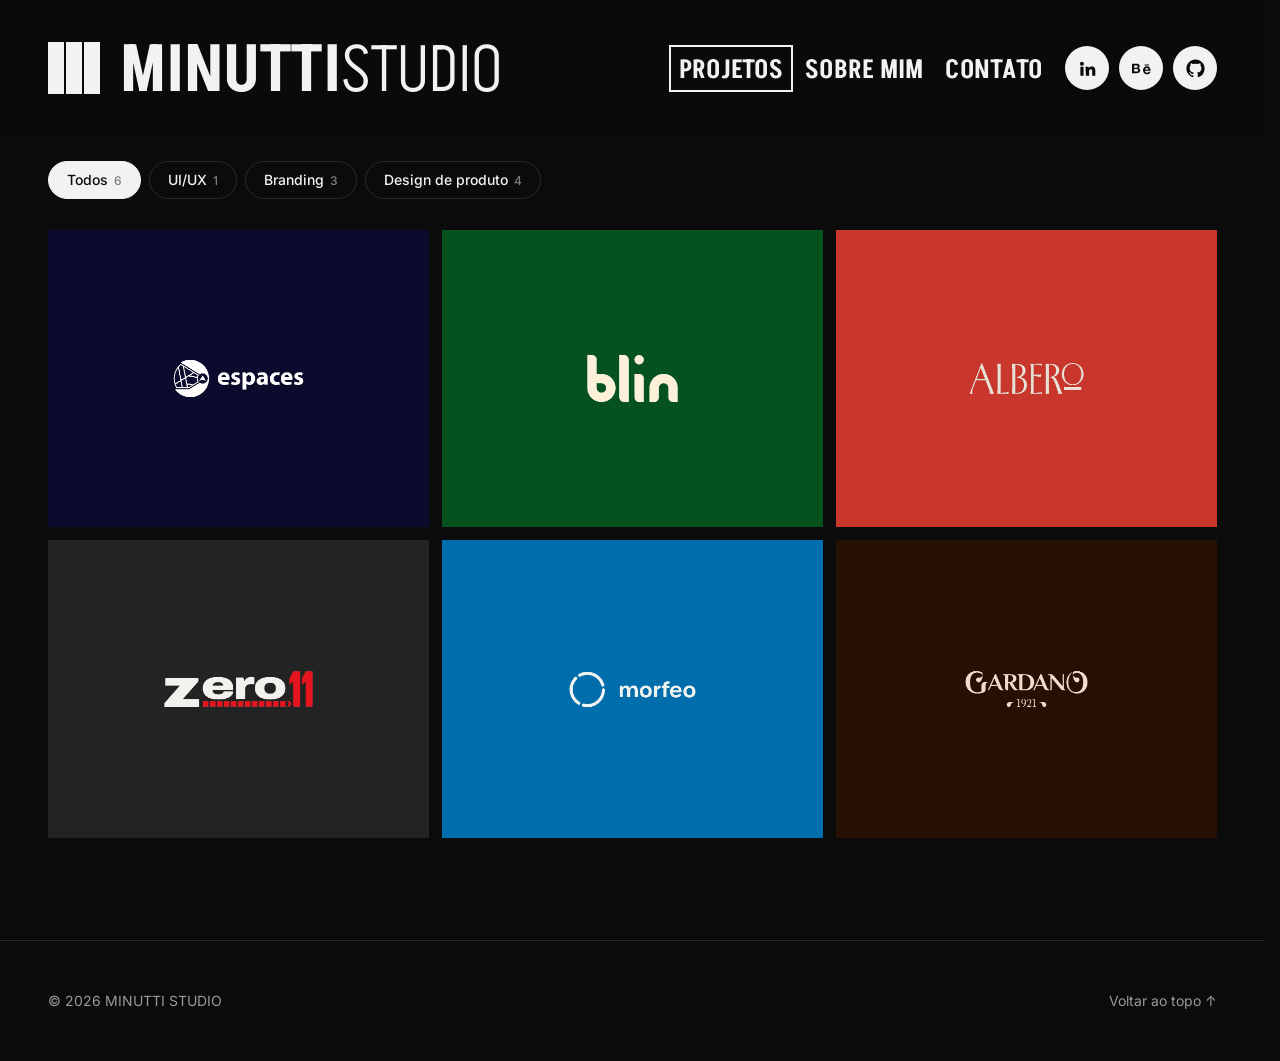
==== index.html @ 1328d2db "morfeo" ====
<!doctype html>
<html lang="pt-BR">
<head>
<meta charset="utf-8">
<meta name="viewport" content="width=device-width, initial-scale=1">
<title>MINUTTI STUDIO — Portfólio</title>
<meta name="description" content="Portfólio de design de Felipe Minutti — branding, UI/UX, editorial e motion.">
<link rel="preconnect" href="https://fonts.googleapis.com">
<link rel="preconnect" href="https://fonts.gstatic.com" crossorigin>
<link rel="stylesheet" href="https://fonts.googleapis.com/css2?family=Akshar:wght@300;400;600&family=Inter:wght@400;500;600&display=swap">
<style>
:root{
  color-scheme:dark;
  --ink:#f2f2f0;
  --paper:#0b0b0b;
  --muted:#9a9a97;
  --line:#2a2a2a;
  --soft:#161616;
  --line-strong:#4a4a4a;
  --danger:#ff6b5e;
  --header-bg:rgba(11,11,11,.9);
  --accent:#ff4f1f;
  --display:Akshar,'Arial Narrow',sans-serif;
  --body:Inter,system-ui,-apple-system,'Segoe UI',sans-serif;
  --gutter:clamp(16px,4vw,48px);
  --max:1440px;
  --logo-h:52px;
  --header-h:136px;
}
/* Página "Sobre mim" em modo claro (classe aplicada pelo roteador) */
body.light{
  color-scheme:light;
  --ink:#0b0b0b;
  --paper:#f5f5f5;
  --muted:#6b6b6b;
  --line:#e0e0e0;
  --soft:#ebebe9;
  --line-strong:#bdbdbd;
  --danger:#d93025;
  --header-bg:rgba(245,245,245,.92);
}
*{box-sizing:border-box}
html{scroll-behavior:smooth;scrollbar-gutter:stable}
body{margin:0;-webkit-tap-highlight-color:transparent;background:var(--paper);color:var(--ink);font:400 16px/1.6 var(--body);-webkit-font-smoothing:antialiased}
a{color:inherit}
img,svg{display:block}
button{font:inherit;color:inherit}
:focus-visible{outline:2px solid var(--accent);outline-offset:3px}
.wrap{max-width:var(--max);margin:0 auto;padding:0 var(--gutter)}
.sr-only{position:absolute;width:1px;height:1px;overflow:hidden;clip:rect(0 0 0 0);white-space:nowrap}

/* ---------- Header ---------- */
.header{position:sticky;top:0;z-index:50;background:var(--header-bg);backdrop-filter:saturate(1.4) blur(10px);-webkit-backdrop-filter:saturate(1.4) blur(10px);border-bottom:1px solid transparent;transition:border-color .2s}
@media (hover:none){.header{-webkit-backdrop-filter:none;backdrop-filter:none;background:var(--paper)}}
.header{transition:transform .35s cubic-bezier(.2,.7,.2,1)}
.header.hide{transform:translateY(-100%)}
@media (prefers-reduced-motion:reduce){.header{transition:none}}
.header.scrolled{border-bottom-color:var(--line)}
.header .wrap{display:flex;align-items:center;justify-content:space-between;height:var(--header-h);gap:32px}

/* Logo — réplica de logo_full/Main.dc.html em escala */
.logo{display:flex;align-items:center;height:var(--logo-h);text-decoration:none;flex:none}
.mark{position:relative;width:var(--logo-h);height:var(--logo-h);overflow:hidden;flex:none}
.col{position:absolute;top:0;width:30%;height:100%;background:var(--ink);will-change:transform}
.wipe{margin-left:calc(var(--logo-h) * 141 / 360);flex:none}
.word{height:var(--logo-h);overflow:visible}
@keyframes col0{
0%,1.19%{transform:translate3d(0,0,0);animation-timing-function:cubic-bezier(.45,0,.2,1)}
15.73%,16.91%{transform:translate3d(0,0,0);animation-timing-function:cubic-bezier(.45,0,.2,1)}
29.69%,30.87%{transform:translate3d(0,0,0);animation-timing-function:cubic-bezier(.45,0,.2,1)}
45.41%,46.60%{transform:translate3d(0,0,0);animation-timing-function:cubic-bezier(.45,0,.2,1)}
57.88%,59.06%{transform:translate3d(0,-28.74%,0);animation-timing-function:cubic-bezier(.45,0,.2,1)}
68.55%,69.73%{transform:translate3d(0,-61.81%,0);animation-timing-function:cubic-bezier(.45,0,.2,1)}
84.27%,85.46%{transform:translate3d(0,-114.17%,0);animation-timing-function:cubic-bezier(.45,0,.2,1)}
100%{transform:translate3d(0,0,0)}}
@keyframes col1{
0%,1.19%{transform:translate3d(0,0,0);animation-timing-function:cubic-bezier(.45,0,.2,1)}
15.73%,16.91%{transform:translate3d(0,114.17%,0);animation-timing-function:cubic-bezier(.45,0,.2,1)}
29.69%,30.87%{transform:translate3d(0,28.35%,0);animation-timing-function:cubic-bezier(.45,0,.2,1)}
45.41%,46.60%{transform:translate3d(0,61.42%,0);animation-timing-function:cubic-bezier(.45,0,.2,1)}
57.88%,59.06%{transform:translate3d(0,0,0);animation-timing-function:cubic-bezier(.45,0,.2,1)}
68.55%,69.73%{transform:translate3d(0,0,0);animation-timing-function:cubic-bezier(.45,0,.2,1)}
84.27%,85.46%{transform:translate3d(0,114.17%,0);animation-timing-function:cubic-bezier(.45,0,.2,1)}
100%{transform:translate3d(0,0,0)}}
@keyframes col2{
0%,1.19%{transform:translate3d(0,0,0);animation-timing-function:cubic-bezier(.45,0,.2,1)}
15.73%,16.91%{transform:translate3d(0,-114.17%,0);animation-timing-function:cubic-bezier(.45,0,.2,1)}
29.69%,30.87%{transform:translate3d(0,-114.17%,0);animation-timing-function:cubic-bezier(.45,0,.2,1)}
45.41%,46.60%{transform:translate3d(0,0,0);animation-timing-function:cubic-bezier(.45,0,.2,1)}
57.88%,59.06%{transform:translate3d(0,-61.81%,0);animation-timing-function:cubic-bezier(.45,0,.2,1)}
68.55%,69.73%{transform:translate3d(0,-28.74%,0);animation-timing-function:cubic-bezier(.45,0,.2,1)}
84.27%,85.46%{transform:translate3d(0,0,0);animation-timing-function:cubic-bezier(.45,0,.2,1)}
100%{transform:translate3d(0,0,0)}}
/* Parado no "M"; ao passar o mouse forma M-I-N-U-T-T-I uma vez e volta ao M */
.c0{left:0}
.c1{left:35%}
.c2{left:70%}
.logo.play .c0{animation:col0 2.4s 1 both}
.logo.play .c1{animation:col1 2.4s 1 both}
.logo.play .c2{animation:col2 2.4s 1 both}

/* Tela de carregamento: símbolo grande, anima uma vez e some */
.loader{position:fixed;inset:0;z-index:200;display:grid;place-items:center;background:var(--paper);overflow:hidden;overscroll-behavior:contain;transition:opacity .5s ease-out .45s,visibility 0s 1s}
.loader .mark{--logo-h:clamp(120px,22vw,220px);transform-origin:50% 50%;transition:transform 1s cubic-bezier(.7,0,.2,1),opacity .24s linear}
/* Zoom in centralizado no símbolo; a home cresce até o tamanho normal */
.loader.done .mark{transform:scale(160);opacity:0}
main,.header .wrap{transition:transform 1.1s cubic-bezier(.2,.7,.2,1) .2s}
.header .wrap{transform-origin:50% 50vh}
main{transform-origin:50% calc(50vh - var(--header-h))}
body.intro main,body.intro .header .wrap{transform:scale(.9)}
.loader .c0{animation:col0 2.4s .15s 1 both}
.loader .c1{animation:col1 2.4s .15s 1 both}
.loader .c2{animation:col2 2.4s .15s 1 both}
.loader.done{opacity:0;visibility:hidden}

.nav{display:flex;align-items:center;gap:clamp(8px,1vw,14px);flex:none}
.nav-links{display:flex;gap:2px;list-style:none;margin:0;padding:0;white-space:nowrap}
.nav-links a{display:block;text-decoration:none;font:600 26px/1 var(--display);text-transform:uppercase;letter-spacing:.01em;padding:10px 8px 7px;border:2px solid transparent;transition:border-color .2s}
.nav-links a[aria-current="page"]{border-color:var(--ink)}
.social{display:flex;gap:10px;list-style:none;margin:0;padding:0}
.social a{display:grid;place-items:center;width:44px;height:44px;border-radius:50%;background:var(--ink);color:var(--paper);text-decoration:none}
.social svg{width:19px;height:19px;fill:currentColor}
.menu-btn{display:none;width:44px;height:44px;border:0;background:none;padding:10px;cursor:pointer}
.menu-btn span{display:block;height:2px;background:var(--ink);margin:6px 0;transition:transform .3s,opacity .2s}
.menu-open .menu-btn span:nth-child(1){transform:translateY(8px) rotate(45deg)}
.menu-open .menu-btn span:nth-child(2){opacity:0}
.menu-open .menu-btn span:nth-child(3){transform:translateY(-8px) rotate(-45deg)}

/* ---------- Views (uma por vez) ---------- */
.view{display:none;min-height:calc(100vh - var(--header-h) - 120px)}
.view.active{display:block;animation:viewIn .5s cubic-bezier(.2,.7,.2,1) both}
@keyframes viewIn{from{opacity:0;transform:translateY(12px)}to{opacity:1;transform:none}}

.eyebrow{font:600 12px/1 var(--body);letter-spacing:.14em;text-transform:uppercase;color:var(--muted)}
.display{font-family:var(--display);font-weight:600;line-height:.92;letter-spacing:-.01em;margin:0;text-transform:uppercase}
.btn{display:inline-flex;align-items:center;gap:10px;height:52px;padding:0 26px;border-radius:0;border:1.5px solid var(--ink);background:var(--ink);color:var(--paper);font:600 15px/1 var(--body);text-decoration:none;cursor:pointer;transition:background .2s,color .2s,transform .2s}
.btn:hover{background:var(--paper);color:var(--ink)}
.btn.ghost{background:transparent;color:var(--ink)}
.btn.ghost:hover{background:var(--ink);color:var(--paper)}
.btn[disabled]{opacity:.6;cursor:progress}
.arrow{transition:transform .25s}
a:hover .arrow,button:hover .arrow{transform:translateX(4px)}

/* ---------- Projetos ---------- */
.filters{display:flex;flex-wrap:wrap;gap:8px;padding:clamp(8px,2vw,24px) 0 clamp(20px,2.4vw,32px)}
.chip{height:38px;padding:0 18px;border-radius:999px;border:1.5px solid var(--line);background:transparent;cursor:pointer;font:500 14px/1 var(--body);transition:border-color .2s,background .2s,color .2s}
.chip:hover{border-color:var(--ink)}
.chip[aria-pressed="true"]{background:var(--ink);border-color:var(--ink);color:var(--paper)}
.chip .n{opacity:.5;margin-left:6px;font-size:12px}
.grid{display:grid;grid-template-columns:repeat(3,1fr);gap:clamp(8px,1vw,14px);padding-bottom:clamp(64px,8vw,120px)}
.card{position:relative;display:block;aspect-ratio:32/25;overflow:hidden;background:var(--soft);text-decoration:none}
.card svg,.card>img{display:block;width:100%;height:100%;object-fit:cover}
/* No hover a capa com o logo dá lugar a uma imagem do projeto */
.card>img.alt{position:absolute;inset:0;opacity:0;transform:scale(1.04);transition:opacity .45s ease,transform .8s cubic-bezier(.2,.7,.2,1)}
.card:hover>img.alt,.card:focus-visible>img.alt{opacity:1;transform:none}
@media (prefers-reduced-motion:reduce){.card>img.alt{transform:none;transition:opacity .2s}}
/* Faixa branca que sobe da base no hover */
.card .info{position:absolute;inset:auto 0 0 0;padding:14px clamp(16px,1.6vw,22px) 12px;display:flex;justify-content:space-between;align-items:baseline;gap:16px;background:#fff;color:#0b0b0b;transform:translateY(101%);transition:transform .35s cubic-bezier(.2,.7,.2,1)}
.card:hover .info,.card:focus-visible .info{transform:none}
.card h2{font:600 clamp(20px,1.8vw,28px)/1 var(--display);text-transform:uppercase;margin:0;white-space:nowrap;overflow:hidden;text-overflow:ellipsis}
.card .info p{margin:0;font-size:14px;color:#555;white-space:nowrap;flex:none}
@media (hover:none){.card .info{opacity:1;transform:none}}
.empty{grid-column:1/-1;padding:64px 0;text-align:center;color:var(--muted)}

/* ---------- Sobre (estrutura do PDF "Sobre mim" no design system do site) ---------- */
#view-sobre{padding-bottom:clamp(64px,8vw,120px)}
.sm-title{font:600 clamp(28px,3vw,40px)/1 var(--display);text-transform:uppercase;margin:0}

.sm-hero{display:grid;grid-template-columns:5fr 7fr;gap:clamp(32px,6vw,96px);align-items:start;padding:clamp(48px,7vw,104px) 0 clamp(56px,7vw,96px)}
.sm-name{font-size:clamp(64px,9vw,136px);margin:16px 0 24px}
.sm-name .light{font-weight:300}
.sm-role{margin:0 0 clamp(32px,4vw,48px);font-size:clamp(17px,1.5vw,20px)}
.sm-role b{font-weight:600}
.sm-role span{color:var(--muted)}
.sm-statement{font-size:clamp(22px,2.2vw,30px);line-height:1.42;letter-spacing:-.01em;margin:0 0 clamp(28px,3vw,40px);max-width:820px}
.sm-statement mark{background:none;color:inherit;font-weight:600}
.sm-bio{color:var(--muted);font-size:16px;line-height:1.75;max-width:760px}
.sm-bio p{margin:0 0 14px}
.sm-bio p:last-child{margin-bottom:0}
.sm-bio b{color:var(--ink);font-weight:600}
.sm-actions{display:flex;flex-wrap:wrap;gap:12px;margin-top:clamp(28px,3vw,40px)}
.portrait{position:relative;margin:0;aspect-ratio:4/5;background:#dcdcdc;overflow:hidden}
.portrait img{display:block;width:100%;height:100%;object-fit:cover;object-position:50% 0}

.sm-section{padding:clamp(40px,5vw,72px) 0;border-top:1px solid var(--ink)}
.sm-cards{display:grid;grid-template-columns:repeat(3,1fr);gap:clamp(12px,1.4vw,20px);margin-top:28px}
.sm-card{border:1px solid var(--line-strong);padding:clamp(22px,2.2vw,30px)}
.sm-card .num{font:600 12px/1 var(--body);letter-spacing:.14em;color:var(--muted)}
.sm-card h3{font:600 clamp(24px,2vw,30px)/1 var(--display);text-transform:uppercase;margin:16px 0 12px}
.sm-card p{margin:0;color:var(--muted);font-size:15px;line-height:1.6}
.sm-card.focus{background:var(--ink);border-color:var(--ink);color:var(--paper)}
.sm-card.focus .num,.sm-card.focus p{color:#b8b8b8}

.sm-feature{display:grid;grid-template-columns:4fr 7fr;gap:clamp(24px,4vw,64px);border:1px solid var(--line-strong);padding:clamp(24px,3.4vw,48px)}
.sm-badge{display:inline-block;border:1.5px solid var(--ink);font:600 12px/1 var(--body);letter-spacing:.12em;text-transform:uppercase;padding:8px 12px;border-radius:999px}
.sm-feature h2{font:600 clamp(48px,5vw,72px)/.95 var(--display);text-transform:uppercase;margin:20px 0 10px}
.sm-feature .meta{color:var(--muted);font-size:15px;line-height:1.5}
.sm-feature .desc{margin:0 0 20px;font-size:clamp(16px,1.3vw,18px);line-height:1.7}

.sm-tags{display:flex;flex-wrap:wrap;gap:8px;list-style:none;margin:0;padding:0}
.sm-tags li{border:1.5px solid var(--line);border-radius:999px;padding:8px 14px;font-size:14px;font-weight:500}
.sm-tags li.on{background:var(--ink);border-color:var(--ink);color:var(--paper)}

.sm-two{display:grid;grid-template-columns:1fr 1fr;gap:clamp(32px,6vw,96px)}
.sm-track{list-style:none;margin:32px 0 0;padding:0;position:relative}
.sm-track::before{content:"";position:absolute;left:6px;top:8px;bottom:8px;width:1px;background:var(--line-strong)}
.sm-track>li{position:relative;padding:0 0 30px 34px}
.sm-track>li::before{content:"";position:absolute;left:0;top:3px;width:13px;height:13px;border-radius:50%;border:1.5px solid var(--ink);background:var(--paper)}
.sm-track>li.active::before{background:var(--ink)}
.sm-track .when{font:500 12.5px/1 var(--body);letter-spacing:.08em;text-transform:uppercase;color:var(--muted)}
.sm-track h3{font:600 18px/1.3 var(--body);margin:8px 0 6px}
.sm-track h3 span{font-weight:400;color:var(--muted)}
.sm-track p{margin:0;color:var(--muted);font-size:15px;line-height:1.6}
.sm-track .minor h3{font-size:16px}
.sm-lang{margin-top:0}
.sm-lang .row{display:flex;justify-content:space-between;align-items:center;gap:16px;padding:14px 0;border-bottom:1px solid var(--line)}
.sm-lang b{font-weight:600}
.sm-lang small{color:var(--muted);font-size:14px;margin-left:8px}

.levels{display:grid;grid-template-columns:repeat(3,1fr);gap:24px 40px;margin-top:40px}
.levels h3{font:600 12px/1 var(--body);letter-spacing:.14em;text-transform:uppercase;color:var(--muted);margin:0 0 6px}
.levels ul{list-style:none;margin:0;padding:0}
.levels li{display:flex;justify-content:space-between;align-items:center;gap:16px;padding:11px 0;border-bottom:1px solid var(--line);font-size:15px}
.dots{display:flex;gap:5px;flex:none}
.dots i{width:9px;height:9px;border-radius:50%;background:var(--line-strong)}
.dots i.on{background:var(--ink)}

.sm-cta{display:flex;justify-content:space-between;align-items:flex-end;gap:32px;flex-wrap:wrap;border-top:1px solid var(--ink);padding-top:clamp(40px,5vw,72px)}
.sm-cta h2{font-size:clamp(44px,6vw,88px);margin:0 0 28px}
.sm-cta h2 .light{font-weight:300}
.sm-links{list-style:none;margin:0;padding:0;text-align:right}
.sm-links a{display:inline-flex;align-items:center;gap:8px;padding:5px 0;text-decoration:none;font-size:15px;font-weight:500}
.sm-links a:hover{text-decoration:underline;text-underline-offset:4px}

/* ---------- Contato ---------- */
.contact{display:grid;grid-template-columns:5fr 7fr;grid-template-rows:auto 1fr;column-gap:clamp(32px,6vw,96px);align-items:start;padding:clamp(48px,8vw,112px) 0}
.contact .side{grid-column:1;grid-row:1}
.contact .contact-links{grid-column:1;grid-row:2}
.contact form,.contact .success{grid-column:2;grid-row:1 / span 2}
.contact h1{font-size:clamp(56px,8vw,120px);margin:16px 0 28px}
.contact h1 .light{font-weight:300}
.contact .side p{font-size:17px;line-height:1.65;color:var(--muted);margin:0 0 32px;max-width:440px}
.mail{display:flex;align-items:center;gap:12px;flex-wrap:wrap;padding:20px 0;border-top:1px solid var(--line);border-bottom:1px solid var(--line);margin-bottom:28px}
.mail a{font:600 clamp(20px,2vw,26px)/1.2 var(--display);text-decoration:none;word-break:break-all}
.mail a:hover{text-decoration:underline}
.copy{height:34px;padding:0 14px;border-radius:0;border:1.5px solid var(--ink);background:transparent;cursor:pointer;font:600 13px/1 var(--body)}
.copy:hover{background:var(--ink);color:var(--paper)}
.social-big{display:flex;flex-direction:column;list-style:none;margin:0;padding:0}
.social-big a{display:flex;align-items:center;gap:14px;padding:14px 0;text-decoration:none;font-weight:600;border-bottom:1px solid var(--line)}
.social-big a:hover .arrow{transform:translate(3px,-3px)}
.social-big .ic{display:grid;place-items:center;width:40px;height:40px;border-radius:50%;border:1.5px solid var(--ink)}
.social-big .ic svg{width:17px;height:17px;fill:currentColor}
.social-big .arrow{margin-left:auto}
.contact .wa{margin-bottom:36px}

form{display:grid;grid-template-columns:1fr 1fr;gap:28px 20px;align-content:start;padding-top:clamp(4px,1vw,12px)}
.field{display:flex;flex-direction:column;gap:8px}
.field.full{grid-column:1/-1}
label{font:600 12px/1 var(--body);letter-spacing:.12em;text-transform:uppercase;color:var(--muted)}
label small{font-weight:500;letter-spacing:0;text-transform:none}
input,select,textarea{font:400 16px/1.4 var(--body);color:var(--ink);background:transparent;border:1px solid var(--line-strong);border-radius:0;padding:15px 16px;width:100%;transition:border-color .2s}
textarea{min-height:200px;resize:vertical}
input:hover,select:hover,textarea:hover{border-color:var(--line-strong)}
input:focus,select:focus,textarea:focus{outline:none;border-color:var(--ink)}
.field.invalid input,.field.invalid select,.field.invalid textarea{border-color:var(--danger)}
.err{color:var(--danger);font-size:13px;min-height:0}
.err:empty{display:none}
.form-foot{grid-column:1/-1;display:flex;align-items:center;justify-content:flex-start;gap:16px;flex-wrap:wrap;padding-top:4px}
.form-error{flex-basis:100%;margin:0;color:var(--danger);font-size:14px}
.form-error a{color:inherit}
.success{grid-column:1/-1;border:1px solid var(--line-strong);padding:clamp(28px,4vw,48px);display:none}
.success.show{display:block;animation:viewIn .5s both}
.success h2{font:600 clamp(36px,4vw,56px)/1 var(--display);text-transform:uppercase;margin:16px 0 12px}
.success p{color:var(--muted);margin:0 0 24px}
.check{width:56px;height:56px;background:var(--ink);color:var(--paper);display:grid;place-items:center}
.spinner{width:16px;height:16px;border:2px solid currentColor;border-right-color:transparent;border-radius:50%;animation:spin .7s linear infinite}
@keyframes spin{to{transform:rotate(360deg)}}

/* ---------- 404 ---------- */
.notfound{padding:clamp(80px,12vw,160px) 0;text-align:center}
.notfound .display{font-size:clamp(96px,20vw,280px)}
.notfound p{color:var(--muted);margin:16px 0 32px}

/* ---------- Footer / toast ---------- */
.footer{border-top:1px solid var(--line)}
.footer .wrap{display:flex;justify-content:space-between;align-items:center;gap:16px;flex-wrap:wrap;min-height:120px;color:var(--muted);font-size:14px}
.footer a{text-decoration:none}
.footer a:hover{color:var(--ink)}
.toast{position:fixed;left:50%;bottom:24px;transform:translate(-50%,24px);opacity:0;background:var(--ink);color:var(--paper);padding:12px 20px;border-radius:999px;font:500 14px/1 var(--body);pointer-events:none;transition:transform .3s,opacity .3s;z-index:100}
.toast.show{transform:translate(-50%,0);opacity:1}

/* ---------- Responsivo ---------- */
/* Menu hambúrguer: ativado via JS (body.compact) quando os links não cabem ao lado do logo */
.measuring .nav,.measuring .nav *{transition:none!important}
.compact .menu-btn{display:block;flex:none;margin-right:-10px}
.compact .nav{position:fixed;inset:var(--header-h) 0 auto 0;height:calc(100vh - var(--header-h));height:calc(100dvh - var(--header-h));overflow-y:auto;background:var(--paper);flex-direction:column;align-items:flex-start;justify-content:space-between;gap:40px;padding:32px var(--gutter) 40px;transform:translateY(-8px);opacity:0;visibility:hidden;transition:opacity .25s,transform .25s,visibility 0s .25s}
.compact.menu-open .nav{opacity:1;transform:none;visibility:visible;transition:opacity .25s,transform .25s}
.compact.menu-open{overflow:hidden}
.compact .nav-links{flex-direction:column;align-items:flex-start;gap:8px;margin-left:-14px}
.compact .nav-links a{font-size:clamp(40px,11vw,64px);line-height:1.05;padding:10px 14px 4px;border-width:3px}
.compact .social a{width:48px;height:48px}

@media (max-width:1100px){
  .contact{grid-template-columns:1fr}
  /* empilhado: texto, formulário e, por último, os links */
  .contact{grid-template-rows:none;row-gap:40px}
  .contact .side,.contact .contact-links,.contact form,.contact .success{grid-column:1;grid-row:auto}
  .contact .side{order:1}.contact form,.contact .success{order:2}.contact .contact-links{order:3}
  .contact .mail{margin-bottom:0}
  .sm-hero,.sm-feature,.sm-two{grid-template-columns:1fr}
  .sm-hero .portrait{max-width:420px;grid-row:1}
  .levels{grid-template-columns:repeat(2,1fr)}
}
@media (max-width:900px){
  :root{--logo-h:40px;--header-h:100px}
  .grid{grid-template-columns:repeat(2,1fr)}
}
@media (max-width:640px){
  :root{--logo-h:min(30px,7vw);--header-h:76px}
  .header .wrap{gap:16px}
  .grid{grid-template-columns:1fr}
  .sm-cards,.levels{grid-template-columns:1fr}
  .sm-cta h2{font-size:clamp(34px,10vw,44px)}
  .sm-actions .btn,.contact .wa,.sm-cta .btn{width:100%;justify-content:center}
  .sm-links{text-align:left}
  form{grid-template-columns:1fr}
}
@media (prefers-reduced-motion:reduce){
  html{scroll-behavior:auto}
  .col{animation:none}
  .view.active,.success.show{animation:none}
  *{transition-duration:0s!important}
}
</style>
</head>
<body class="intro">

<div class="loader" id="loader" role="status" aria-label="Carregando MINUTTI STUDIO">
  <span class="mark" aria-hidden="true"><i class="col c0"></i><i class="col c1"></i><i class="col c2"></i></span>
</div>
<script>
/* Animação de entrada só na primeira visita da sessão (aba aberta); antes do primeiro quadro para não piscar */
(function(){var seen=false;try{seen=sessionStorage.getItem('introSeen')==='1';sessionStorage.setItem('introSeen','1')}catch(e){}
if(seen){var l=document.getElementById('loader');l.parentNode.removeChild(l);document.body.classList.remove('intro')}})();
</script>

<header class="header" id="header">
  <div class="wrap">
    <a class="logo" href="#/" data-logo aria-label="MINUTTI STUDIO — início">
      <span class="mark" aria-hidden="true"><i class="col c0"></i><i class="col c1"></i><i class="col c2"></i></span>
      <span class="wipe" aria-hidden="true">
        <svg class="word" viewBox="0 0 1700 360" width="142" height="30"><text x="0" y="360" font-family="Akshar, 'Arial Narrow', sans-serif" font-size="500" fill="currentColor"><tspan font-weight="600">MINUTTI</tspan><tspan font-weight="300">STUDIO</tspan></text></svg>
      </span>
    </a>

    <button class="menu-btn" id="menuBtn" aria-label="Abrir menu" aria-expanded="false" aria-controls="nav"><span></span><span></span><span></span></button>

    <nav class="nav" id="nav" aria-label="Principal">
      <ul class="nav-links">
        <li><a href="#/" data-nav="home">Projetos</a></li>
        <li><a href="#/sobre" data-nav="sobre">Sobre mim</a></li>
        <li><a href="#/contato" data-nav="contato">Contato</a></li>
      </ul>
      <ul class="social" data-social></ul>
    </nav>
  </div>
</header>

<main id="main">

  <!-- Tela: Projetos (homepage) -->
  <section class="view" id="view-home" aria-labelledby="home-title">
    <div class="wrap">
      <h1 class="sr-only" id="home-title">Projetos</h1>
      <div class="filters" role="group" aria-label="Filtrar projetos" id="filters"></div>
      <div class="grid" id="grid"></div>
    </div>
  </section>

  <!-- Tela: Projeto -->

  <!-- Tela: Sobre mim -->
  <section class="view" id="view-sobre" aria-labelledby="sobre-title">
    <div class="wrap">

      <div class="sm-hero">
        <figure class="portrait">
          <img src="assets/felipe-minutti.webp" alt="Retrato de Felipe Minutti" width="1400" height="2037" loading="lazy">
        </figure>
        <div>
          <span class="eyebrow">Sobre mim</span>
          <h1 class="display sm-name" id="sobre-title"><span class="light">Felipe</span><br>Minutti</h1>
          <p class="sm-role"><b>Product Designer · UX/UI</b> — <span>com raízes em branding e design industrial</span></p>
          <p class="sm-statement">Projeto produtos digitais <mark>a partir de quem os usa</mark>. Da pesquisa à interface final, com a identidade da marca presente em cada decisão.</p>
          <div class="sm-bio">
            <p>Comecei no branding e na comunicação, e foi ali que entendi como marca, mensagem e experiência se conectam. Levei esse repertório para o design de interfaces: na Eshows, ajudei a criar do zero o <b>Espaces</b>, uma rede social que conecta pessoas a estabelecimentos. Fiz a pesquisa, as telas e toda a identidade visual do app, que hoje está publicado na App Store e no Google Play. Minha passagem pela manufatura digital e pela modelagem 3D na InovaUSP me ensinou a pensar com precisão, testar cedo e respeitar restrições reais.</p>
            <p>Hoje também prototipo em código e monto design systems, o que encurta muito a distância entre uma ideia e algo que dá para testar de verdade. Para mim, design não é gosto, é decisão. O critério é se a solução funcionou para quem precisava dela.</p>
          </div>
          <div class="sm-actions">
            <a class="btn ghost" href="assets/curriculo-felipe-minutti.pdf" download="Curriculo-Felipe-Minutti.pdf" target="_blank" rel="noopener">Baixar currículo <span class="arrow">↓</span></a>
          </div>
        </div>
      </div>

      <div class="sm-section">
        <h2 class="sm-title">O que eu faço</h2>
        <div class="sm-cards">
          <article class="sm-card focus"><span class="num">01 — FOCO</span><h3>UX/UI para produtos digitais</h3><p>Pesquisa com usuários, arquitetura de informação, wireframes, fluxos, design systems e interfaces prototipadas no Figma ou em código.</p></article>
          <article class="sm-card"><span class="num">02</span><h3>Marca dentro do produto</h3><p>Identidade visual e linguagem que se traduzem em interface consistente — da logo ao componente.</p></article>
          <article class="sm-card"><span class="num">03</span><h3>Produto físico &amp; 3D</h3><p>Sketching, modelagem paramétrica e poligonal, impressão 3D e ensino de ferramentas como Fusion, Blender e Rhino.</p></article>
        </div>
      </div>

      <div class="sm-section" style="border-top:0;padding-top:0">
        <article class="sm-feature">
          <div>
            <span class="sm-badge">Destaque UX/UI</span>
            <h2>Espaces</h2>
            <div class="meta">Eshows · 2024<br>UX/UI Designer</div>
          </div>
          <div>
            <p class="desc">Uma rede social que vai além de “marcar presença”: transforma o usuário em crítico e leitor dos lugares que frequenta. Atuei da pesquisa à interface: conduzi a investigação de UX na concepção do produto, desenhei cada tela do app mobile e criei toda a identidade visual do Espaces, do logo à linguagem da interface. O produto está publicado para iOS e Android.</p>
            <ul class="sm-tags"><li>Pesquisa UX</li><li>Wireframes</li><li>Prototipagem</li><li>UI mobile</li><li>Identidade visual</li></ul>
          </div>
        </article>
      </div>

      <div class="sm-section sm-two">
        <div>
          <h2 class="sm-title">Trajetória</h2>
          <ul class="sm-track">
            <li><span class="when">Fev 2025 — Mai 2026</span><h3>Modelagem 3D <span>· InovaUSP</span></h3><p>Peças em software paramétrico e poligonal; criação de workshops de capacitação em modelagem para alunos.</p></li>
            <li class="active"><span class="when">Fev — Ago 2024</span><h3>UX/UI Designer <span>· Eshows</span></h3><p>Pesquisa de experiência, design de interface mobile e identidade visual completa do Espaces, uma rede social criada do zero.</p></li>
            <li><span class="when">Ago 2022 — Abr 2023</span><h3>Designer Visual <span>· Questtonó Manyone</span></h3><p>Branding e comunicação para marcas em uma consultoria global de design.</p></li>
            <li><span class="when">2022 — 2027</span><h3>Design <span>· Universidade de São Paulo</span></h3><p>Graduação em andamento na FAUUSP, com conclusão prevista para o 2º semestre de 2027. Antes, Design na UFMG (2021–2022).</p></li>
            <li class="minor"><span class="when">2019 — 2021</span><h3>Atendimento ao público <span>· iPlace e Livraria Cultura</span></h3><p>Trabalhos temporários em operação de caixa e atendimento.</p></li>
          </ul>
        </div>
        <div>
          <div class="sm-lang">
            <h2 class="sm-title">Idiomas</h2>
            <div class="row" style="margin-top:20px"><span><b>Inglês</b><small>B2 · Upper Intermediate</small></span><span class="dots" role="img" aria-label="3 de 5"><i class="on"></i><i class="on"></i><i class="on"></i><i></i><i></i></span></div>
          </div>
        </div>
      </div>

      <div class="sm-section">
        <h2 class="sm-title">Ferramentas &amp; competências</h2>
        <ul class="sm-tags" style="margin-top:28px">
          <li class="on">Figma</li><li class="on">Pesquisa UX</li><li class="on">Prototipagem</li><li class="on">Wireframes</li>
          <li class="on">Design system</li><li>Prototipação em código</li><li>Claude</li><li>VS Code</li><li>Design de serviços</li><li>Branding</li><li>Design visual</li><li>Design gráfico</li><li>Design de produto</li><li>Modelagem 3D</li><li>Impressão 3D</li>
        </ul>
        <div class="levels" id="tools"></div>
      </div>

      <div class="sm-cta">
        <div>
          <h2 class="display">Vamos construir algo<br><span class="light">que funcione?</span></h2>
          <a class="btn" href="#/contato">Entrar em contato <span class="arrow">→</span></a>
        </div>
        <ul class="sm-links" data-links></ul>
      </div>
    </div>
  </section>

  <!-- Tela: Contato -->
  <section class="view" id="view-contato" aria-labelledby="contato-title">
    <div class="wrap">
      <div class="contact">
        <div class="side">
          <span class="eyebrow">Contato</span>
          <h1 class="display" id="contato-title">Vamos<br><span class="light">conversar</span></h1>
          <a class="btn wa" href="https://wa.me/5511917810399?text=Ol%C3%A1%2C%20Felipe!%20Vim%20pelo%20seu%20portf%C3%B3lio." target="_blank" rel="noopener noreferrer">
            <svg viewBox="0 0 24 24" width="20" height="20" aria-hidden="true" fill="currentColor"><path d="M17.47 14.38c-.3-.15-1.76-.87-2.03-.97-.27-.1-.47-.15-.67.15-.2.3-.77.97-.94 1.17-.17.2-.35.22-.65.07-.3-.15-1.26-.46-2.4-1.48-.89-.79-1.49-1.77-1.66-2.07-.17-.3-.02-.46.13-.61.13-.13.3-.35.45-.52.15-.17.2-.3.3-.5.1-.2.05-.37-.02-.52-.08-.15-.67-1.62-.92-2.22-.24-.58-.49-.5-.67-.51h-.57c-.2 0-.52.07-.79.37-.27.3-1.04 1.02-1.04 2.48 0 1.46 1.07 2.88 1.21 3.08.15.2 2.1 3.2 5.08 4.49.71.31 1.26.49 1.69.63.71.23 1.36.2 1.87.12.57-.09 1.76-.72 2.01-1.41.25-.69.25-1.29.17-1.41-.07-.13-.27-.2-.57-.35zM12.05 21.5h-.01a9.4 9.4 0 0 1-4.79-1.31l-.34-.2-3.56.93.95-3.47-.22-.36a9.38 9.38 0 0 1-1.44-5c0-5.19 4.23-9.42 9.43-9.42 2.52 0 4.88.98 6.66 2.76a9.36 9.36 0 0 1 2.76 6.67c0 5.2-4.23 9.42-9.44 9.42zm8.02-17.44A11.27 11.27 0 0 0 12.05.75C5.8.75.72 5.83.72 12.08c0 2 .52 3.95 1.52 5.66L.62 23.25l5.65-1.48a11.3 11.3 0 0 0 5.78 1.47h.01c6.25 0 11.33-5.08 11.33-11.33 0-3.03-1.18-5.87-3.32-8.01z"/></svg>
            Conversar no WhatsApp <span class="arrow">→</span>
          </a>
          <div class="mail">
            <a href="#" id="mailLink"></a>
            <button class="copy" type="button" id="copyMail">Copiar</button>
          </div>
        </div>
        <ul class="social-big contact-links" data-social-big></ul>

        <form id="contactForm" novalidate>
          <input type="text" name="_honey" tabindex="-1" autocomplete="off" aria-hidden="true" style="position:absolute;left:-9999px;width:1px;height:1px;opacity:0">
          <div class="field"><label for="f-nome">Nome</label><input id="f-nome" name="nome" autocomplete="name" placeholder="Seu nome"><span class="err"></span></div>
          <div class="field"><label for="f-email">E-mail</label><input id="f-email" name="email" type="email" autocomplete="email" placeholder="voce@email.com"><span class="err"></span></div>
          <div class="field full"><label for="f-assunto">Assunto <small>(opcional)</small></label><input id="f-assunto" name="assunto" placeholder="Sobre o que você quer falar"></div>
          <div class="field full"><label for="f-msg">Mensagem</label><textarea id="f-msg" name="mensagem" placeholder="Conte o que você precisa"></textarea><span class="err"></span></div>
          <div class="form-foot">
            <button class="btn" type="submit" id="sendBtn">Enviar mensagem <span class="arrow">→</span></button>
            <p class="form-error" id="formError" role="alert" hidden></p>
          </div>
        </form>

        <div class="success" id="success" role="status" tabindex="-1">
          <div class="check"><svg width="26" height="26" viewBox="0 0 24 24" fill="none" stroke="currentColor" stroke-width="2.5"><path d="M5 12.5l4.5 4.5L19 7.5"/></svg></div>
          <h2>Mensagem enviada</h2>
          <p id="successText">Obrigado! Retorno em breve.</p>
          <button class="btn ghost" type="button" id="againBtn">Enviar outra mensagem</button>
        </div>
      </div>
    </div>
  </section>

  <!-- Tela: 404 -->
  <section class="view" id="view-404" aria-labelledby="nf-title">
    <div class="wrap notfound">
      <h1 class="display" id="nf-title">404</h1>
      <p>Essa página não existe — ou ainda está no rascunho.</p>
      <a class="btn" href="#/">Ver projetos <span class="arrow">→</span></a>
    </div>
  </section>
</main>

<footer class="footer">
  <div class="wrap">
    <span>© <span id="year"></span> MINUTTI STUDIO</span>
    <a href="#top" id="toTop">Voltar ao topo ↑</a>
  </div>
</footer>

<div class="toast" id="toast" role="status" aria-live="polite"></div>

<script>
(function(){
/* ================= Dados mockados ================= */
var PROFILE = {
  email: 'felipeminu2k@gmail.com',
  social: [
    {name:'LinkedIn', url:'https://www.linkedin.com/in/felipeminuttiteixeira/',
     icon:'<path d="M4.98 3.5a2.5 2.5 0 1 1 0 5 2.5 2.5 0 0 1 0-5zM3 9.75h4V21H3zM9.5 9.75h3.8v1.6h.06c.53-.95 1.83-1.95 3.77-1.95 4.03 0 4.77 2.5 4.77 5.76V21h-4v-5.2c0-1.24-.02-2.84-1.8-2.84-1.8 0-2.07 1.36-2.07 2.75V21h-4z"/>'},
    {name:'Behance', url:'https://www.behance.net/felipeminutti',
     icon:'<path d="M8.2 11.4c.9-.43 1.5-1.2 1.5-2.4C9.7 6.6 7.9 6 5.8 6H0v12h6c2.2 0 4.3-1.06 4.3-3.5 0-1.5-.72-2.6-2.1-3.1zM2.7 8.1h2.6c1 0 1.9.28 1.9 1.42 0 1.06-.7 1.48-1.7 1.48H2.7zm2.9 7.8H2.7v-3.3h3c1.2 0 2 .52 2 1.8 0 1.27-.92 1.5-2.1 1.5zM18.8 9.3c-2.9 0-4.9 2.2-4.9 5 0 2.95 1.86 4.97 4.9 4.97 2.3 0 3.8-1.04 4.5-3.25h-2.3c-.25.82-1.3 1.26-2.1 1.26-1.56 0-2.38-.92-2.38-2.47h6.9c.1-3.1-1.6-5.5-4.6-5.5zm-2.3 4.06c.08-1.3.95-2.1 2.24-2.1 1.36 0 2.04.8 2.16 2.1zM15.9 6.9h5.6v1.4h-5.6z"/>'},
    {name:'GitHub', url:'https://github.com/felipeminutti',
     icon:'<path d="M12 .5C5.65.5.5 5.65.5 12c0 5.08 3.29 9.39 7.86 10.91.58.1.79-.25.79-.56v-1.97c-3.2.7-3.87-1.54-3.87-1.54-.52-1.33-1.28-1.68-1.28-1.68-1.05-.72.08-.7.08-.7 1.16.08 1.77 1.19 1.77 1.19 1.03 1.77 2.7 1.26 3.36.96.1-.75.4-1.26.73-1.55-2.55-.29-5.24-1.28-5.24-5.68 0-1.26.45-2.28 1.19-3.09-.12-.29-.52-1.46.11-3.05 0 0 .97-.31 3.17 1.18a11 11 0 0 1 5.77 0c2.2-1.49 3.17-1.18 3.17-1.18.63 1.59.23 2.76.11 3.05.74.81 1.19 1.83 1.19 3.09 0 4.41-2.69 5.38-5.26 5.67.41.36.78 1.06.78 2.14v3.17c0 .31.21.67.8.56A11.5 11.5 0 0 0 23.5 12C23.5 5.65 18.35.5 12 .5z"/>'}
  ]
};

// Ferramentas do currículo (nível de 1 a 5)
var TOOLS = [
  {group:'Adobe', items:[['Illustrator',5],['Photoshop',4],['InDesign',3],['Premiere',3],['After Effects',4],['Substance 3D Painter',5]]},
  {group:'Autodesk', items:[['Maya',4],['Fusion',4]]},
  {group:'Outros', items:[['Rhino 3D',5],['Blender',5],['Figma',5]]}
];

var PROJECTS = [
  // case com página própria (espaces/index.html): o card abre essa página
  {slug:'espaces', title:'Espaces', cat:['UI/UX','Branding'], year:2024, href:'espaces/index.html', cover:'assets/capa-espaces.jpg', hover:'assets/hover-espaces.jpg'},
  {slug:'blin', title:'Blin City', cat:['Design de produto','Branding'], year:2024, href:'blin/index.html', cover:'assets/capa-blin.jpg', hover:'assets/hover-blin.jpg'},
  {slug:'albero', title:'Albero', cat:'Design de produto', year:2025, href:'albero/index.html', cover:'assets/capa-albero.jpg', hover:'assets/hover-albero.jpg'},
  {slug:'zero11', title:'Zero 11', cat:'Design de produto', year:2025, href:'zero11/index.html', cover:'assets/capa-zero11.jpg', hover:'assets/hover-zero11.jpg'},
  {slug:'morfeo', title:'Morfeo', cat:'Design de produto', year:2026, href:'morfeo/index.html', cover:'assets/capa-morfeo.jpg', hover:'assets/hover-morfeo.jpg'},
  {slug:'gardano', title:'Gardano', cat:'Branding', year:2023, href:'gardano/index.html', cover:'assets/capa-gardano.jpg', hover:'assets/hover-gardano.jpg'},
];

/* ================= Utilidades ================= */
function $(sel,root){return (root||document).querySelector(sel)}
function $$(sel,root){return Array.prototype.slice.call((root||document).querySelectorAll(sel))}
function esc(t){return String(t).replace(/[&<>"']/g,function(c){return {'&':'&amp;','<':'&lt;','>':'&gt;','"':'&quot;',"'":'&#39;'}[c]})}
var toastEl=$('#toast'),toastT;
function toast(msg){toastEl.textContent=msg;toastEl.classList.add('show');clearTimeout(toastT);toastT=setTimeout(function(){toastEl.classList.remove('show')},2200)}

/* ================= Redes sociais ================= */
function socialSvg(s){return '<svg viewBox="0 0 24 24" aria-hidden="true">'+s.icon+'</svg>'}
$('[data-social]').innerHTML=PROFILE.social.map(function(s){
  return '<li><a href="'+s.url+'" target="_blank" rel="noopener noreferrer" aria-label="'+s.name+' (abre em nova aba)" title="'+s.name+'">'+socialSvg(s)+'</a></li>';
}).join('');
$('[data-social-big]').innerHTML=PROFILE.social.map(function(s){
  return '<li><a href="'+s.url+'" target="_blank" rel="noopener noreferrer"><span class="ic">'+socialSvg(s)+'</span>'+s.name+'<span class="arrow">↗</span></a></li>';
}).join('');
$('[data-links]').innerHTML=PROFILE.social.map(function(s){
  return '<li><a href="'+s.url+'" target="_blank" rel="noopener noreferrer">'+s.url.replace(/^https:\/\/(www\.)?/,'').replace(/\/$/,'')+' <span class="arrow">↗</span></a></li>';
}).join('');
$('#tools').innerHTML=TOOLS.map(function(g){
  return '<div><h3>'+g.group+'</h3><ul>'+g.items.map(function(t){
    var d='';for(var i=1;i<=5;i++)d+='<i'+(i<=t[1]?' class="on"':'')+'></i>';
    return '<li><span>'+esc(t[0])+'</span><span class="dots" role="img" aria-label="'+t[1]+' de 5">'+d+'</span></li>';
  }).join('')+'</ul></div>';
}).join('');
var mailLink=$('#mailLink');
mailLink.textContent=PROFILE.email;mailLink.href='mailto:'+PROFILE.email;
$('#copyMail').addEventListener('click',function(){
  var done=function(){toast('E-mail copiado')};
  if(navigator.clipboard&&window.isSecureContext){navigator.clipboard.writeText(PROFILE.email).then(done,fallback)}else fallback();
  function fallback(){var t=document.createElement('textarea');t.value=PROFILE.email;document.body.appendChild(t);t.select();try{document.execCommand('copy');done()}catch(e){toast(PROFILE.email)}t.remove()}
});
$('#year').textContent=new Date().getFullYear();
$('#toTop').addEventListener('click',function(e){e.preventDefault();window.scrollTo({top:0})});

/* ================= Grid de projetos ================= */
// cat pode ser um texto ou uma lista (projeto em mais de uma categoria)
function catsOf(p){return [].concat(p.cat)}
var CATS=['Todos'].concat([].concat.apply([],PROJECTS.map(catsOf)).filter(function(c,i,arr){return arr.indexOf(c)===i}));
var activeCat='Todos';
function renderFilters(){
  $('#filters').innerHTML=CATS.map(function(c){
    var n=c==='Todos'?PROJECTS.length:PROJECTS.filter(function(p){return catsOf(p).indexOf(c)>=0}).length;
    return '<button class="chip" type="button" data-cat="'+esc(c)+'" aria-pressed="'+(c===activeCat)+'">'+esc(c)+'<span class="n">'+n+'</span></button>';
  }).join('');
}
function projectHref(p){return p.href}
function renderGrid(){
  var list=PROJECTS.filter(function(p){return activeCat==='Todos'||catsOf(p).indexOf(activeCat)>=0});
  $('#grid').innerHTML=list.length?list.map(function(p){
    return '<a class="card" href="'+projectHref(p)+'" aria-label="'+esc(p.title+' — '+catsOf(p).join(', '))+'">'+'<img src="'+p.cover+'" alt="" loading="lazy">'+(p.hover?'<img class="alt" src="'+p.hover+'" alt="" loading="lazy">':'')+
      '<div class="info" aria-hidden="true"><h2>'+esc(p.title)+'</h2><p>'+esc(catsOf(p).join(', '))+' · '+p.year+'</p></div></a>';
  }).join(''):'<p class="empty">Nenhum projeto nesta categoria.</p>';
}
$('#filters').addEventListener('click',function(e){
  var b=e.target.closest('.chip');if(!b)return;
  activeCat=b.getAttribute('data-cat');renderFilters();renderGrid();
});
renderFilters();renderGrid();

/* ================= Roteador — uma tela por vez ================= */
var VIEWS={home:'#view-home',sobre:'#view-sobre',contato:'#view-contato','404':'#view-404'};
var TITLES={home:'Projetos',sobre:'Sobre mim',contato:'Contato','404':'Página não encontrada'};
function route(){
  var parts=(location.hash.replace(/^#\/?/,'')||'').split('/').filter(Boolean);
  var name=parts[0]||'home',title;
  if(name==='projeto'){
    var p=PROJECTS.filter(function(x){return x.slug===parts[1]})[0];
    if(p&&p.href){location.replace(p.href);return}
    name='404';
  }
  if(!VIEWS[name])name='404';
  title=title||TITLES[name];

  $$('.view').forEach(function(v){v.classList.remove('active');v.hidden=true});
  var view=$(VIEWS[name]);view.hidden=false;
  void view.offsetWidth;view.classList.add('active');

  $$('[data-nav]').forEach(function(a){
    var nav=a.getAttribute('data-nav'),on=nav===name||(nav==='home'&&name==='projeto');
    if(on)a.setAttribute('aria-current','page');else a.removeAttribute('aria-current');
  });
  document.body.classList.toggle('light',name==='sobre');
  document.title=title+' — MINUTTI STUDIO';
  closeMenu();
  window.scrollTo({top:0,behavior:'instant'});
}
window.addEventListener('hashchange',route);
// Clicar em um link para a tela atual volta ao topo
document.addEventListener('click',function(e){
  var a=e.target.closest('a[href^="#/"]');
  if(a&&a.getAttribute('href')===(location.hash||'#/')){e.preventDefault();closeMenu();window.scrollTo({top:0,behavior:'smooth'})}
});

/* ================= Menu mobile ================= */
var menuBtn=$('#menuBtn');
function closeMenu(){document.body.classList.remove('menu-open');menuBtn.setAttribute('aria-expanded','false');menuBtn.setAttribute('aria-label','Abrir menu')}
menuBtn.addEventListener('click',function(){
  var open=document.body.classList.toggle('menu-open');
  menuBtn.setAttribute('aria-expanded',String(open));menuBtn.setAttribute('aria-label',open?'Fechar menu':'Abrir menu');
});
document.addEventListener('keydown',function(e){if(e.key==='Escape')closeMenu()});

/* Mostra o hambúrguer só quando logo + navegação não cabem lado a lado */
var nav=$('#nav'),headerWrap=$('.header .wrap');
function fitHeader(){
  var body=document.body,was=body.classList.contains('compact');
  // mede com as transições desligadas, senão o menu fechado "pisca" ao trocar de classe
  body.classList.add('measuring');
  body.classList.remove('compact');
  var cs=getComputedStyle(headerWrap);
  var avail=headerWrap.clientWidth-parseFloat(cs.paddingLeft)-parseFloat(cs.paddingRight);
  var need=$('[data-logo]').getBoundingClientRect().width+nav.getBoundingClientRect().width+parseFloat(cs.columnGap||32);
  var compact=need>avail;
  body.classList.toggle('compact',compact);
  void body.offsetWidth;
  body.classList.remove('measuring');
  if(was&&!compact)closeMenu();
}
// no celular o resize dispara ao rolar (barra de endereço); só remede quando a largura muda
var fitQueued=false,lastW=innerWidth;
window.addEventListener('resize',function(){
  if(innerWidth===lastW||fitQueued)return;
  lastW=innerWidth;fitQueued=true;
  requestAnimationFrame(function(){fitQueued=false;refitWord();fitHeader()});
});

/* ================= Header ao rolar ================= */
var header=$('#header'),scrolled=false;
window.addEventListener('scroll',function(){var s=scrollY>8;if(s!==scrolled){scrolled=s;header.classList.toggle('scrolled',s)}},{passive:true});
/* Header some ao rolar para baixo e volta ao rolar para cima */
(function(){
  var h=header,lastY=scrollY,ticking=false;
  function update(){
    ticking=false;
    var y=Math.max(scrollY,0),dy=y-lastY;
    if(document.body.classList.contains('menu-open')||y<h.offsetHeight){h.classList.remove('hide')}
    else if(dy>6){h.classList.add('hide')}
    else if(dy<-6){h.classList.remove('hide')}
    if(Math.abs(dy)>6||y<h.offsetHeight)lastY=y;
  }
  addEventListener('scroll',function(){if(!ticking){ticking=true;requestAnimationFrame(update)}},{passive:true});
})();


/* ================= Formulário (mock) ================= */
var form=$('#contactForm'),success=$('#success'),sendBtn=$('#sendBtn');
var RULES={
  nome:function(v){return v.trim().length<2?'Informe seu nome.':''},
  email:function(v){return !/^[^\s@]+@[^\s@]+\.[^\s@]{2,}$/.test(v.trim())?'Informe um e-mail válido.':''},
  mensagem:function(v){return v.trim().length<10?'Escreva pelo menos 10 caracteres.':''}
};
function check(el){
  var msg=RULES[el.name](el.value),f=el.closest('.field');
  f.classList.toggle('invalid',!!msg);f.querySelector('.err').textContent=msg;
  el.setAttribute('aria-invalid',msg?'true':'false');
  return !msg;
}
Object.keys(RULES).forEach(function(n){
  var el=form.elements[n];
  el.addEventListener('blur',function(){if(el.value)check(el)});
  el.addEventListener('input',function(){if(el.closest('.field').classList.contains('invalid'))check(el)});
});
form.addEventListener('submit',function(e){
  e.preventDefault();
  var firstBad=null;
  Object.keys(RULES).forEach(function(n){var el=form.elements[n];if(!check(el)&&!firstBad)firstBad=el});
  if(firstBad){firstBad.focus();return}
  var errEl=$('#formError');errEl.hidden=true;
  if(form.elements._honey.value)return; // bot preencheu o campo invisível
  var f=form.elements,nomeCompleto=f.nome.value.trim(),assunto=f.assunto.value.trim();
  sendBtn.disabled=true;sendBtn.innerHTML='<span class="spinner"></span> Enviando…';
  function done(){sendBtn.disabled=false;sendBtn.innerHTML='Enviar mensagem <span class="arrow">→</span>'}
  // FormSubmit encaminha a mensagem para PROFILE.email (sem backend próprio)
  fetch('https://formsubmit.co/ajax/'+PROFILE.email,{
    method:'POST',
    headers:{'Content-Type':'application/json','Accept':'application/json'},
    body:JSON.stringify({
      Nome:nomeCompleto,
      'E-mail':f.email.value.trim(),
      Assunto:assunto||'—',
      Mensagem:f.mensagem.value.trim(),
      _replyto:f.email.value.trim(),
      _subject:'Portfólio · '+(assunto?assunto+' · ':'')+nomeCompleto,
      _template:'table',
      _captcha:'false'
    })
  }).then(function(r){return r.json().then(function(d){if(!r.ok||String(d.success)!=='true')throw new Error(d.message||'Falha no envio');return d})})
  .then(function(){
    $('#successText').textContent='Obrigado, '+nomeCompleto.split(' ')[0]+'! Recebi sua mensagem'+(assunto?' sobre “'+assunto+'”':'')+' e respondo em '+f.email.value.trim()+' em breve.';
    form.hidden=true;success.classList.add('show');success.focus();done();
  })
  .catch(function(){
    errEl.innerHTML='Não consegui enviar agora. Tente de novo ou escreva para <a href="mailto:'+PROFILE.email+'">'+PROFILE.email+'</a>.';
    errEl.hidden=false;done();
  });
});
$('#againBtn').addEventListener('click',function(){
  form.reset();$('#formError').hidden=true;$$('.field',form).forEach(function(f){f.classList.remove('invalid');var er=f.querySelector('.err');if(er)er.textContent=''});
  success.classList.remove('show');form.hidden=false;form.elements.nome.focus();
});

/* ================= Logo: ajuste do wordmark + replay no hover ================= */
function fitWord(){
  var svg=$('.word'),t=svg.querySelector('text');
  var c=document.createElement('canvas').getContext('2d');
  c.font='600 200px Akshar, sans-serif';
  var cap=c.measureText('M').actualBoundingBoxAscent||144;
  t.setAttribute('font-size',200*360/cap);
  var w=t.getBBox().width;if(!w)return;
  svg.setAttribute('viewBox','0 0 '+w+' 360');
  svg.setAttribute('width',(w*svg.getBoundingClientRect().height/360)||w/12);
  fitHeader();
}
function refitWord(){var h=$('.word').getBoundingClientRect().height;if(h){var vb=$('.word').viewBox.baseVal;$('.word').setAttribute('width',vb.width*h/360)}}
if(document.fonts&&document.fonts.load){
  Promise.all([document.fonts.load('600 100px Akshar'),document.fonts.load('300 100px Akshar')]).then(fitWord,fitWord);
}
setTimeout(fitWord,60);
var logo=$('[data-logo]');
// Toca uma vez por hover; não reinicia se a animação ainda estiver rodando
// Só anima com hover real depois do carregamento (ignora o mouseenter disparado quando a tela de carregamento some)
var logoArmed=false;
document.addEventListener('mousemove',function arm(){if(loaderGone){logoArmed=true;document.removeEventListener('mousemove',arm)}});
logo.addEventListener('mouseenter',function(){
  if(!logoArmed||logo.classList.contains('play'))return;
  if(window.matchMedia('(prefers-reduced-motion: reduce)').matches)return;
  logo.classList.add('play');
});
$('.c2',logo).addEventListener('animationend',function(){logo.classList.remove('play')});

/* ================= Tela de carregamento ================= */
var loader=$('#loader'),loaderGone=!loader;
function hideLoader(){
  if(loaderGone)return;loaderGone=true;
  loader.classList.add('done');
  document.body.classList.remove('intro');
  setTimeout(function(){loader.remove()},1100);
}
if(loader){$('.c2',loader).addEventListener('animationend',hideLoader);
setTimeout(hideLoader,window.matchMedia('(prefers-reduced-motion: reduce)').matches?400:4000);}

fitHeader();
route();
})();
</script>
</body>
</html>
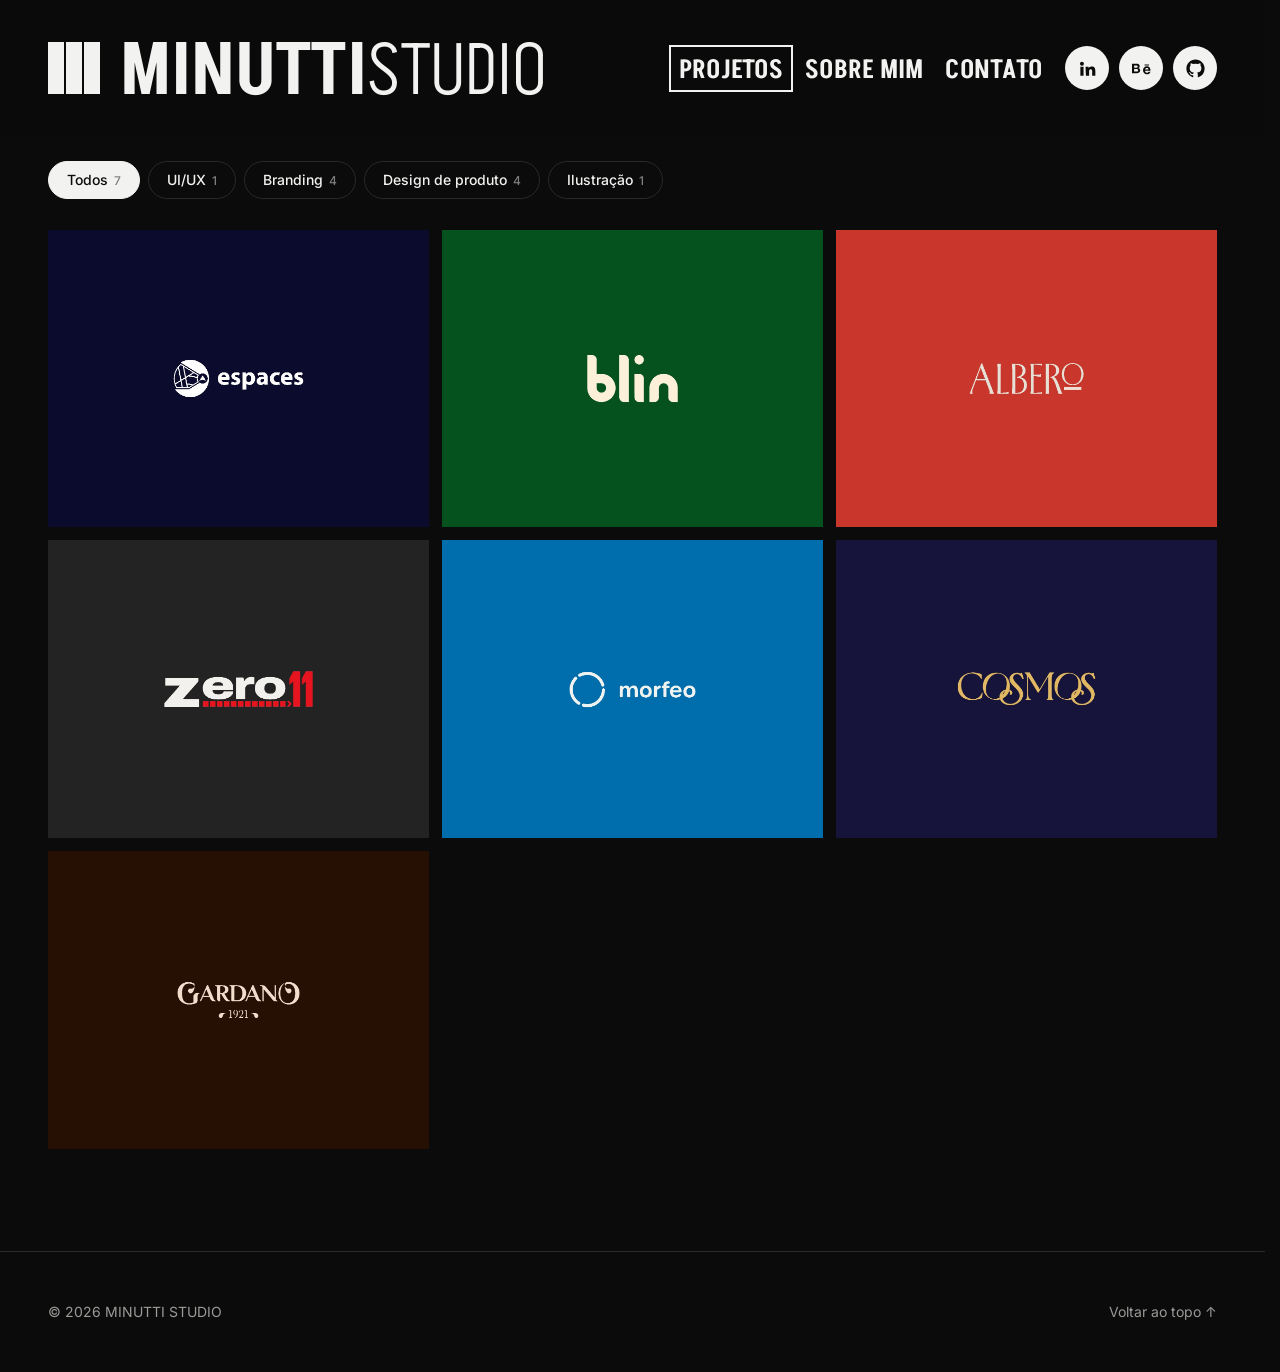
==== commit bd8c3c16: "cosmos" ====
--- a/index.html
+++ b/index.html
@@ -3,7 +3,8 @@
 <head>
 <meta charset="utf-8">
 <meta name="viewport" content="width=device-width, initial-scale=1">
-<title>MINUTTI STUDIO — Portfólio</title>
+<title>Minutti Studio</title>
+<link rel="icon" href="assets/favicon.svg" type="image/svg+xml">
 <meta name="description" content="Portfólio de design de Felipe Minutti — branding, UI/UX, editorial e motion.">
 <link rel="preconnect" href="https://fonts.googleapis.com">
 <link rel="preconnect" href="https://fonts.gstatic.com" crossorigin>
@@ -551,6 +552,7 @@
   {slug:'albero', title:'Albero', cat:'Design de produto', year:2025, href:'albero/index.html', cover:'assets/capa-albero.jpg', hover:'assets/hover-albero.jpg'},
   {slug:'zero11', title:'Zero 11', cat:'Design de produto', year:2025, href:'zero11/index.html', cover:'assets/capa-zero11.jpg', hover:'assets/hover-zero11.jpg'},
   {slug:'morfeo', title:'Morfeo', cat:'Design de produto', year:2026, href:'morfeo/index.html', cover:'assets/capa-morfeo.jpg', hover:'assets/hover-morfeo.jpg'},
+  {slug:'cosmos', title:'Cosmos', cat:['Branding','Ilustração'], year:2024, href:'cosmos/index.html', cover:'assets/capa-cosmos.jpg', hover:'assets/hover-cosmos.jpg'},
   {slug:'gardano', title:'Gardano', cat:'Branding', year:2023, href:'gardano/index.html', cover:'assets/capa-gardano.jpg', hover:'assets/hover-gardano.jpg'},
 ];
 
@@ -636,7 +638,7 @@
     if(on)a.setAttribute('aria-current','page');else a.removeAttribute('aria-current');
   });
   document.body.classList.toggle('light',name==='sobre');
-  document.title=title+' — MINUTTI STUDIO';
+  document.title=name==='home'?'Minutti Studio':title+' — Minutti Studio';
   closeMenu();
   window.scrollTo({top:0,behavior:'instant'});
 }
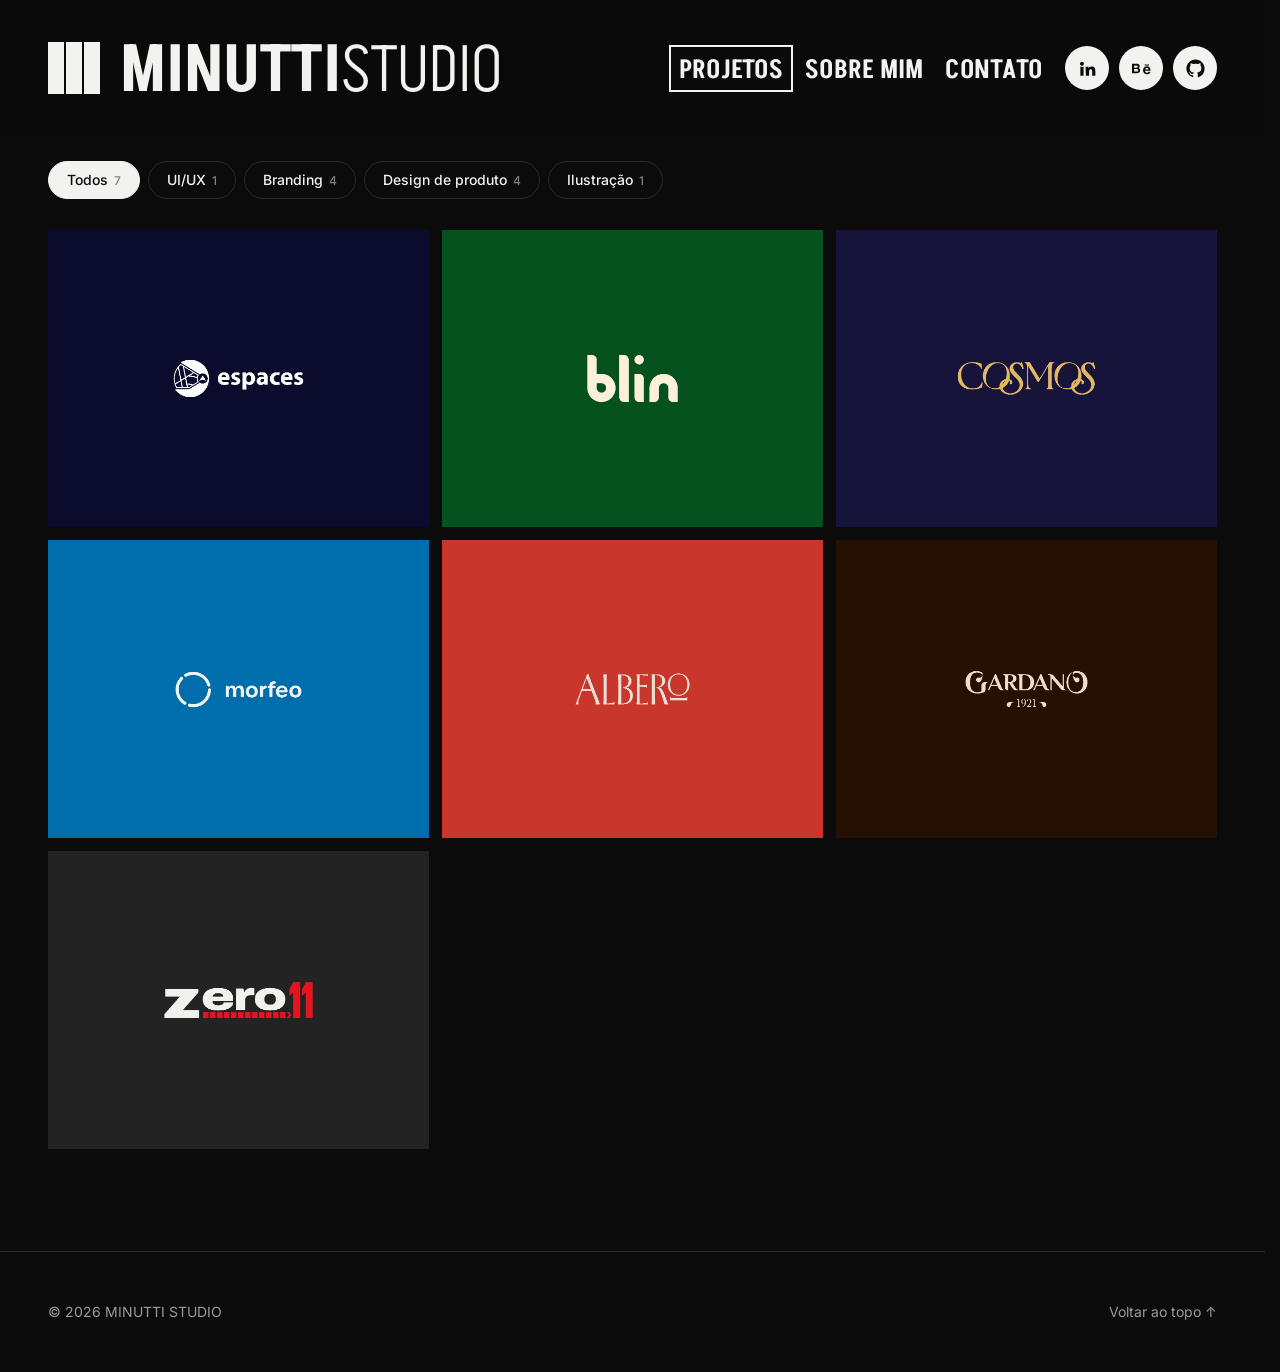
==== commit caf45253: "rewrite" ====
--- a/index.html
+++ b/index.html
@@ -391,11 +391,11 @@
         <div>
           <span class="eyebrow">Sobre mim</span>
           <h1 class="display sm-name" id="sobre-title"><span class="light">Felipe</span><br>Minutti</h1>
-          <p class="sm-role"><b>Product Designer · UX/UI</b> — <span>com raízes em branding e design industrial</span></p>
-          <p class="sm-statement">Projeto produtos digitais <mark>a partir de quem os usa</mark>. Da pesquisa à interface final, com a identidade da marca presente em cada decisão.</p>
+          <p class="sm-role"><b>Product Designer · UX/UI</b>, <span>com base em branding e design industrial</span></p>
+          <p class="sm-statement">Projeto produtos digitais pensando primeiro <mark>em quem vai usar</mark>, da pesquisa até a interface final, sem perder a identidade da marca no caminho.</p>
           <div class="sm-bio">
-            <p>Comecei no branding e na comunicação, e foi ali que entendi como marca, mensagem e experiência se conectam. Levei esse repertório para o design de interfaces: na Eshows, ajudei a criar do zero o <b>Espaces</b>, uma rede social que conecta pessoas a estabelecimentos. Fiz a pesquisa, as telas e toda a identidade visual do app, que hoje está publicado na App Store e no Google Play. Minha passagem pela manufatura digital e pela modelagem 3D na InovaUSP me ensinou a pensar com precisão, testar cedo e respeitar restrições reais.</p>
-            <p>Hoje também prototipo em código e monto design systems, o que encurta muito a distância entre uma ideia e algo que dá para testar de verdade. Para mim, design não é gosto, é decisão. O critério é se a solução funcionou para quem precisava dela.</p>
+            <p>Comecei no branding e na comunicação, e foi lá que entendi como marca, mensagem e experiência estão ligadas. Depois levei isso para o design de interfaces: na Eshows, ajudei a criar o <b>Espaces</b> do zero, uma rede social que conecta pessoas a estabelecimentos. Fiz a pesquisa, as telas e toda a identidade visual do app, que hoje está publicado na App Store e no Google Play. Na InovaUSP, trabalhando com manufatura digital e modelagem 3D, aprendi a ser mais preciso, testar cedo e projetar dentro das limitações reais de cada projeto.</p>
+            <p>Hoje também prototipo em código e monto design systems, o que me ajuda a sair de uma ideia e chegar em algo que dá para testar de verdade muito mais rápido. Para mim, design é tomar decisões, e o que mostra se uma solução é boa é se ela funcionou para quem precisava dela.</p>
           </div>
           <div class="sm-actions">
             <a class="btn ghost" href="assets/curriculo-felipe-minutti.pdf" download="Curriculo-Felipe-Minutti.pdf" target="_blank" rel="noopener">Baixar currículo <span class="arrow">↓</span></a>
@@ -407,7 +407,7 @@
         <h2 class="sm-title">O que eu faço</h2>
         <div class="sm-cards">
           <article class="sm-card focus"><span class="num">01 — FOCO</span><h3>UX/UI para produtos digitais</h3><p>Pesquisa com usuários, arquitetura de informação, wireframes, fluxos, design systems e interfaces prototipadas no Figma ou em código.</p></article>
-          <article class="sm-card"><span class="num">02</span><h3>Marca dentro do produto</h3><p>Identidade visual e linguagem que se traduzem em interface consistente — da logo ao componente.</p></article>
+          <article class="sm-card"><span class="num">02</span><h3>Marca dentro do produto</h3><p>Identidade visual e linguagem pensadas para funcionar dentro da interface, do logo até os componentes.</p></article>
           <article class="sm-card"><span class="num">03</span><h3>Produto físico &amp; 3D</h3><p>Sketching, modelagem paramétrica e poligonal, impressão 3D e ensino de ferramentas como Fusion, Blender e Rhino.</p></article>
         </div>
       </div>
@@ -420,7 +420,7 @@
             <div class="meta">Eshows · 2024<br>UX/UI Designer</div>
           </div>
           <div>
-            <p class="desc">Uma rede social que vai além de “marcar presença”: transforma o usuário em crítico e leitor dos lugares que frequenta. Atuei da pesquisa à interface: conduzi a investigação de UX na concepção do produto, desenhei cada tela do app mobile e criei toda a identidade visual do Espaces, do logo à linguagem da interface. O produto está publicado para iOS e Android.</p>
+            <p class="desc">Uma rede social em que o usuário avalia e recomenda os lugares que frequenta, em vez de só marcar presença. Participei desde a pesquisa até a interface: conduzi a pesquisa de UX na concepção do produto, desenhei as telas do app e criei a identidade visual do Espaces, do logo à linguagem da interface. O app está publicado para iOS e Android.</p>
             <ul class="sm-tags"><li>Pesquisa UX</li><li>Wireframes</li><li>Prototipagem</li><li>UI mobile</li><li>Identidade visual</li></ul>
           </div>
         </article>
@@ -456,7 +456,7 @@
 
       <div class="sm-cta">
         <div>
-          <h2 class="display">Vamos construir algo<br><span class="light">que funcione?</span></h2>
+          <h2 class="display">Tem um projeto<br><span class="light">em mente?</span></h2>
           <a class="btn" href="#/contato">Entrar em contato <span class="arrow">→</span></a>
         </div>
         <ul class="sm-links" data-links></ul>
@@ -508,7 +508,7 @@
   <section class="view" id="view-404" aria-labelledby="nf-title">
     <div class="wrap notfound">
       <h1 class="display" id="nf-title">404</h1>
-      <p>Essa página não existe — ou ainda está no rascunho.</p>
+      <p>Essa página não existe ou ainda está em rascunho.</p>
       <a class="btn" href="#/">Ver projetos <span class="arrow">→</span></a>
     </div>
   </section>
@@ -549,11 +549,11 @@
   // case com página própria (espaces/index.html): o card abre essa página
   {slug:'espaces', title:'Espaces', cat:['UI/UX','Branding'], year:2024, href:'espaces/index.html', cover:'assets/capa-espaces.jpg', hover:'assets/hover-espaces.jpg'},
   {slug:'blin', title:'Blin City', cat:['Design de produto','Branding'], year:2024, href:'blin/index.html', cover:'assets/capa-blin.jpg', hover:'assets/hover-blin.jpg'},
+  {slug:'cosmos', title:'Cosmos', cat:['Branding','Ilustração'], year:2024, href:'cosmos/index.html', cover:'assets/capa-cosmos.jpg', hover:'assets/hover-cosmos.jpg'},
+  {slug:'morfeo', title:'Morfeo', cat:'Design de produto', year:2026, href:'morfeo/index.html', cover:'assets/capa-morfeo.jpg', hover:'assets/hover-morfeo.jpg'},
   {slug:'albero', title:'Albero', cat:'Design de produto', year:2025, href:'albero/index.html', cover:'assets/capa-albero.jpg', hover:'assets/hover-albero.jpg'},
+  {slug:'gardano', title:'Gardano', cat:'Branding', year:2023, href:'gardano/index.html', cover:'assets/capa-gardano.jpg', hover:'assets/hover-gardano.jpg'},
   {slug:'zero11', title:'Zero 11', cat:'Design de produto', year:2025, href:'zero11/index.html', cover:'assets/capa-zero11.jpg', hover:'assets/hover-zero11.jpg'},
-  {slug:'morfeo', title:'Morfeo', cat:'Design de produto', year:2026, href:'morfeo/index.html', cover:'assets/capa-morfeo.jpg', hover:'assets/hover-morfeo.jpg'},
-  {slug:'cosmos', title:'Cosmos', cat:['Branding','Ilustração'], year:2024, href:'cosmos/index.html', cover:'assets/capa-cosmos.jpg', hover:'assets/hover-cosmos.jpg'},
-  {slug:'gardano', title:'Gardano', cat:'Branding', year:2023, href:'gardano/index.html', cover:'assets/capa-gardano.jpg', hover:'assets/hover-gardano.jpg'},
 ];
 
 /* ================= Utilidades ================= */
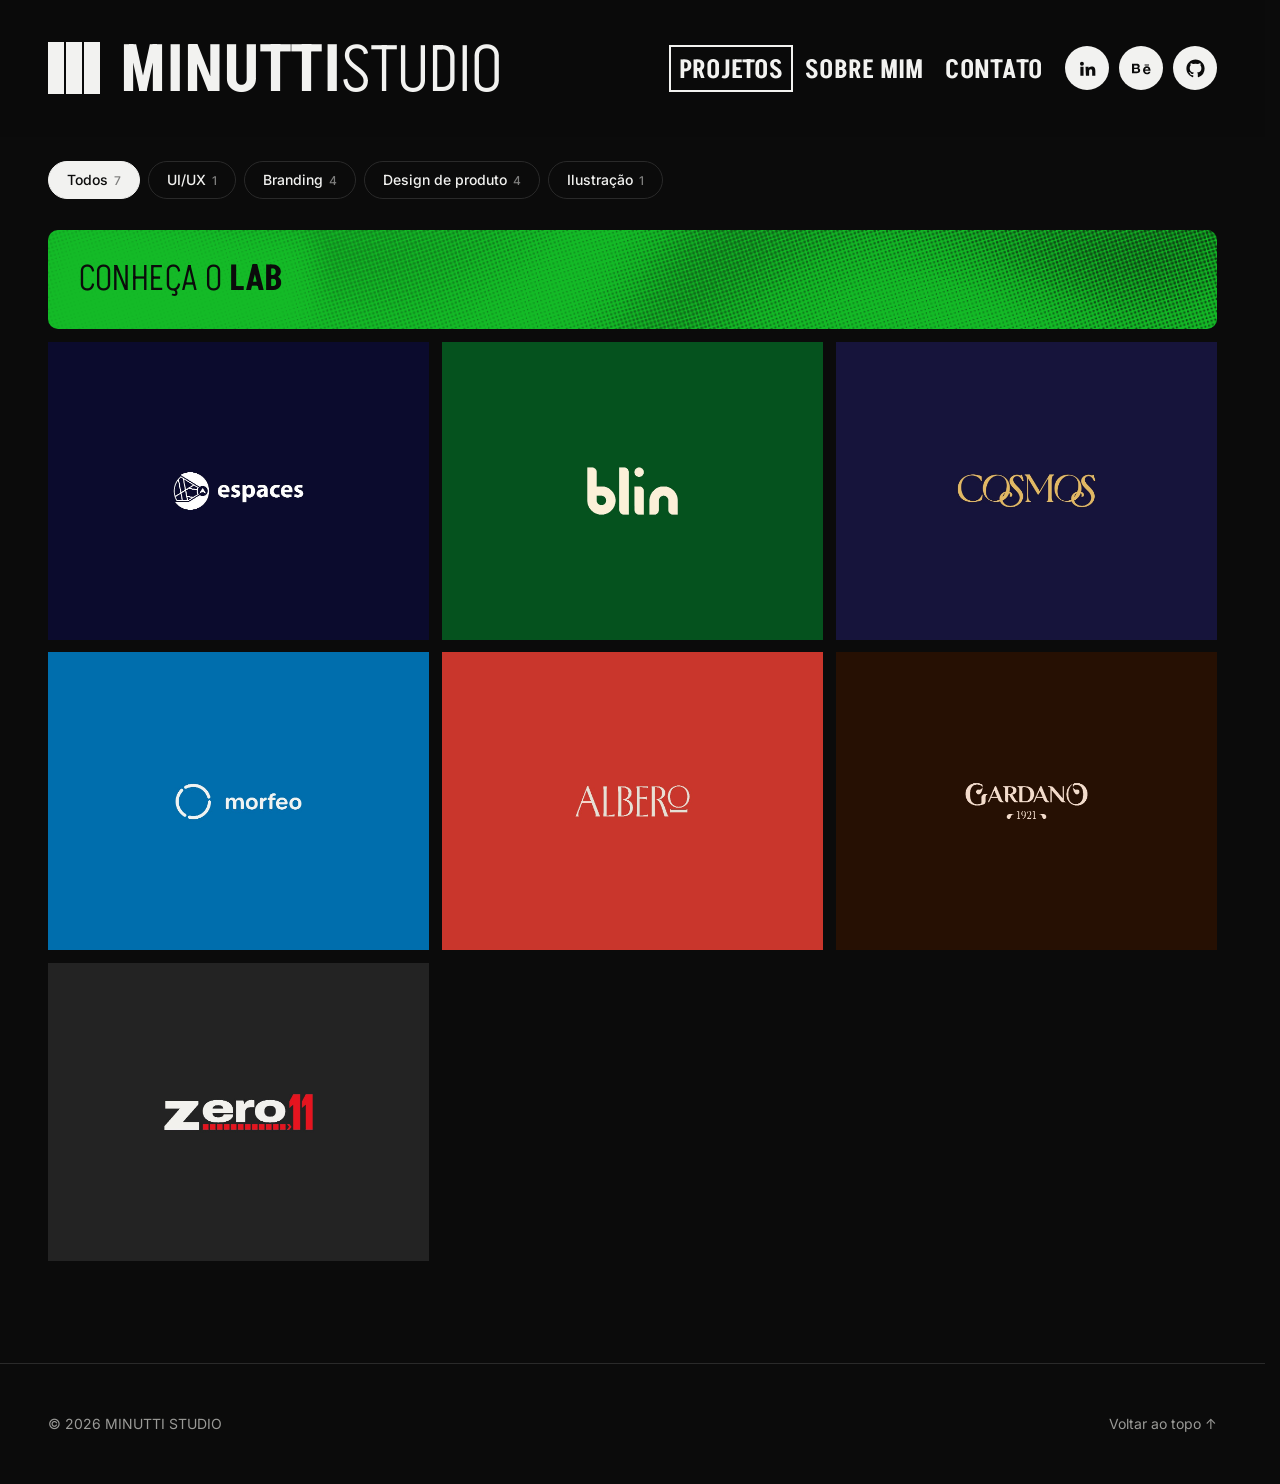
==== commit f0025b7f: "lab" ====
--- a/index.html
+++ b/index.html
@@ -149,6 +149,12 @@
 .chip[aria-pressed="true"]{background:var(--ink);border-color:var(--ink);color:var(--paper)}
 .chip .n{opacity:.5;margin-left:6px;font-size:12px}
 .grid{display:grid;grid-template-columns:repeat(3,1fr);gap:clamp(8px,1vw,14px);padding-bottom:clamp(64px,8vw,120px)}
+/* Faixa LABORATÓRIO: largura toda, 1/3 da altura de um card (cards são 32/25 numa grade de --cols colunas) */
+.lab-band{--cols:3;--gap:clamp(8px,1vw,14px);container-type:inline-size;margin-bottom:var(--gap);display:block;text-decoration:none;border-radius:10px}
+.lab-band .in{--h:calc((100cqw - (var(--cols) - 1) * var(--gap)) / var(--cols) * 25 / 96);position:relative;height:var(--h);display:flex;align-items:center;padding:0 clamp(16px,2.4vw,32px);background:#14BA27;color:#0b0b0b;overflow:hidden;border-radius:10px}
+.lab-band canvas{position:absolute;inset:0;width:100%;height:100%}
+.lab-band h2{position:relative;margin:0;font:600 min(calc(var(--h) * .36),calc((100cqw - 64px) / 8))/1 var(--display);text-transform:uppercase;letter-spacing:.01em}
+.lab-band h2 .thin{font-weight:300}
 .card{position:relative;display:block;aspect-ratio:32/25;overflow:hidden;background:var(--soft);text-decoration:none}
 .card svg,.card>img{display:block;width:100%;height:100%;object-fit:cover}
 /* No hover a capa com o logo dá lugar a uma imagem do projeto */
@@ -315,11 +321,13 @@
 @media (max-width:900px){
   :root{--logo-h:40px;--header-h:100px}
   .grid{grid-template-columns:repeat(2,1fr)}
+  .lab-band{--cols:2}
 }
 @media (max-width:640px){
   :root{--logo-h:min(30px,7vw);--header-h:76px}
   .header .wrap{gap:16px}
   .grid{grid-template-columns:1fr}
+  .lab-band{--cols:1}
   .sm-cards,.levels{grid-template-columns:1fr}
   .sm-cta h2{font-size:clamp(34px,10vw,44px)}
   .sm-actions .btn,.contact .wa,.sm-cta .btn{width:100%;justify-content:center}
@@ -374,6 +382,7 @@
     <div class="wrap">
       <h1 class="sr-only" id="home-title">Projetos</h1>
       <div class="filters" role="group" aria-label="Filtrar projetos" id="filters"></div>
+      <a class="lab-band" id="labBand" href="../minuttilab/index.html"><div class="in"><canvas aria-hidden="true"></canvas><h2><span class="thin">Conheça o</span> Lab</h2></div></a>
       <div class="grid" id="grid"></div>
     </div>
   </section>
@@ -470,7 +479,7 @@
       <div class="contact">
         <div class="side">
           <span class="eyebrow">Contato</span>
-          <h1 class="display" id="contato-title">Vamos<br><span class="light">conversar</span></h1>
+          <h1 class="display" id="contato-title"><span class="light">Vamos</span><br>conversar</h1>
           <a class="btn wa" href="https://wa.me/5511917810399?text=Ol%C3%A1%2C%20Felipe!%20Vim%20pelo%20seu%20portf%C3%B3lio." target="_blank" rel="noopener noreferrer">
             <svg viewBox="0 0 24 24" width="20" height="20" aria-hidden="true" fill="currentColor"><path d="M17.47 14.38c-.3-.15-1.76-.87-2.03-.97-.27-.1-.47-.15-.67.15-.2.3-.77.97-.94 1.17-.17.2-.35.22-.65.07-.3-.15-1.26-.46-2.4-1.48-.89-.79-1.49-1.77-1.66-2.07-.17-.3-.02-.46.13-.61.13-.13.3-.35.45-.52.15-.17.2-.3.3-.5.1-.2.05-.37-.02-.52-.08-.15-.67-1.62-.92-2.22-.24-.58-.49-.5-.67-.51h-.57c-.2 0-.52.07-.79.37-.27.3-1.04 1.02-1.04 2.48 0 1.46 1.07 2.88 1.21 3.08.15.2 2.1 3.2 5.08 4.49.71.31 1.26.49 1.69.63.71.23 1.36.2 1.87.12.57-.09 1.76-.72 2.01-1.41.25-.69.25-1.29.17-1.41-.07-.13-.27-.2-.57-.35zM12.05 21.5h-.01a9.4 9.4 0 0 1-4.79-1.31l-.34-.2-3.56.93.95-3.47-.22-.36a9.38 9.38 0 0 1-1.44-5c0-5.19 4.23-9.42 9.43-9.42 2.52 0 4.88.98 6.66 2.76a9.36 9.36 0 0 1 2.76 6.67c0 5.2-4.23 9.42-9.44 9.42zm8.02-17.44A11.27 11.27 0 0 0 12.05.75C5.8.75.72 5.83.72 12.08c0 2 .52 3.95 1.52 5.66L.62 23.25l5.65-1.48a11.3 11.3 0 0 0 5.78 1.47h.01c6.25 0 11.33-5.08 11.33-11.33 0-3.03-1.18-5.87-3.32-8.01z"/></svg>
             Conversar no WhatsApp <span class="arrow">→</span>
@@ -594,16 +603,18 @@
 // cat pode ser um texto ou uma lista (projeto em mais de uma categoria)
 function catsOf(p){return [].concat(p.cat)}
 var CATS=['Todos'].concat([].concat.apply([],PROJECTS.map(catsOf)).filter(function(c,i,arr){return arr.indexOf(c)===i}));
-var activeCat='Todos';
+// filtros: vários podem ficar ativos ao mesmo tempo; nenhum ativo = Todos
+var activeCats=[];
 function renderFilters(){
   $('#filters').innerHTML=CATS.map(function(c){
     var n=c==='Todos'?PROJECTS.length:PROJECTS.filter(function(p){return catsOf(p).indexOf(c)>=0}).length;
-    return '<button class="chip" type="button" data-cat="'+esc(c)+'" aria-pressed="'+(c===activeCat)+'">'+esc(c)+'<span class="n">'+n+'</span></button>';
+    return '<button class="chip" type="button" data-cat="'+esc(c)+'" aria-pressed="'+(c==='Todos'?!activeCats.length:activeCats.indexOf(c)>=0)+'">'+esc(c)+'<span class="n">'+n+'</span></button>';
   }).join('');
 }
 function projectHref(p){return p.href}
 function renderGrid(){
-  var list=PROJECTS.filter(function(p){return activeCat==='Todos'||catsOf(p).indexOf(activeCat)>=0});
+  // mostra o projeto se ele estiver em qualquer uma das categorias marcadas
+  var list=PROJECTS.filter(function(p){return !activeCats.length||catsOf(p).some(function(c){return activeCats.indexOf(c)>=0})});
   $('#grid').innerHTML=list.length?list.map(function(p){
     return '<a class="card" href="'+projectHref(p)+'" aria-label="'+esc(p.title+' — '+catsOf(p).join(', '))+'">'+'<img src="'+p.cover+'" alt="" loading="lazy">'+(p.hover?'<img class="alt" src="'+p.hover+'" alt="" loading="lazy">':'')+
       '<div class="info" aria-hidden="true"><h2>'+esc(p.title)+'</h2><p>'+esc(catsOf(p).join(', '))+' · '+p.year+'</p></div></a>';
@@ -611,7 +622,9 @@
 }
 $('#filters').addEventListener('click',function(e){
   var b=e.target.closest('.chip');if(!b)return;
-  activeCat=b.getAttribute('data-cat');renderFilters();renderGrid();
+  var c=b.getAttribute('data-cat'),i=activeCats.indexOf(c);
+  if(c==='Todos')activeCats=[];else if(i>=0)activeCats.splice(i,1);else activeCats.push(c);
+  renderFilters();renderGrid();
 });
 renderFilters();renderGrid();
 
@@ -797,6 +810,63 @@
 if(loader){$('.c2',loader).addEventListener('animationend',hideLoader);
 setTimeout(hideLoader,window.matchMedia('(prefers-reduced-motion: reduce)').matches?400:4000);}
 
+/* ================= Faixa LABORATÓRIO: retícula de pontos no hover ================= */
+// Grade inclinada de pontos pequenos que deslizam juntos e ondulam; o tamanho de cada ponto vem de faixas que se deslocam, então os aglomerados mudam de lugar
+(function(){
+  var band=$('#labBand'),cv=$('canvas',band),title=$('h2',band),ctx=cv.getContext('2d'),W=0,H=0,raf=0,pts=[],box=null,fade='#0b0b0b';
+  var GAP=3.5,COS=Math.cos(-.32),SIN=Math.sin(-.32),still=window.matchMedia('(prefers-reduced-motion: reduce)').matches;
+  // a grade é calculada uma vez por tamanho; a cada quadro só mudam deslocamento e raio
+  function size(){
+    var r=cv.getBoundingClientRect(),dpr=Math.min(window.devicePixelRatio||1,2);W=r.width;H=r.height;cv.width=W*dpr;cv.height=H*dpr;ctx.setTransform(dpr,0,0,dpr,0,0);
+    var n=Math.ceil(Math.hypot(W,H)/GAP/2)+3,cx=W/2,cy=H/2;pts=[];
+    for(var j=-n;j<=n;j++)for(var i=-n;i<=n;i++){
+      var u=i*GAP,v=j*GAP,x=cx+u*COS-v*SIN,y=cy+u*SIN+v*COS;
+      if(x>-3*GAP&&x<W+3*GAP&&y>-3*GAP&&y<H+3*GAP)pts.push(u,v);
+    }
+    // opacidade dos pontos cresce da esquerda para a direita
+    fade=ctx.createLinearGradient(0,0,W,0);fade.addColorStop(0,'rgba(11,11,11,.15)');fade.addColorStop(1,'rgba(11,11,11,.7)');
+    // área do texto, em coordenadas do canvas
+    var t=title.getBoundingClientRect();box={l:t.left-r.left,r:t.right-r.left,t:t.top-r.top,b:t.bottom-r.top};
+    draw(elapsed);
+  }
+  function draw(s){
+    var cx=W/2,cy=H/2,R=GAP*.44,drift=(s*14)%GAP;
+    ctx.clearRect(0,0,W,H);ctx.fillStyle=fade;ctx.beginPath();
+    for(var k=0;k<pts.length;k+=2){
+      // a grade inteira desliza na diagonal e ondula como um tecido, sem tremer ponto a ponto
+      var u=pts[k]+drift,v=pts[k+1]+Math.sin(u*.025+s*2.4)*1.4;
+      var x=cx+u*COS-v*SIN,y=cy+u*SIN+v*COS;
+      // aglomerados: duas ondas que andam em direções diferentes, presas ao lugar real do ponto
+      var w=Math.sin(v*.03-s*1.8+Math.sin(u*.01+s*.9)*2)*.5+.5,w2=Math.sin(u*.018-s*1.2)*.5+.5,r=R*(.4+.6*(w*.7+w2*.3));
+      // parado, os pontos ficam menores em cima do texto (até 60%) e voltam ao normal numa margem larga de 48px, sem borda marcada
+      if(clear>0&&box){
+        var dx=Math.max(box.l-x,0,x-box.r),dy=Math.max(box.t-y,0,y-box.b),f=1-Math.min(Math.sqrt(dx*dx+dy*dy)/48,1);
+        r*=1-.6*clear*f*f*(3-2*f);
+      }
+      if(r<.2)continue;
+      ctx.moveTo(x+r,y);ctx.arc(x,y,r,0,6.2832);
+    }
+    ctx.fill();
+  }
+  // os pontos ficam parados; o hover retoma o movimento de onde ele parou.
+  // clear vai de 0 (em movimento, pontos sobre o texto) a 1 (parado, texto livre), sempre com transição
+  var elapsed=0,last=0,moving=false,clear=1;
+  function loop(t){
+    var dt=last?Math.min(t-last,50)/1000:0;last=t;
+    if(moving)elapsed+=dt;
+    var target=moving?0:1;clear+=(target-clear)*Math.min(dt*2,1);
+    if(Math.abs(target-clear)<.005)clear=target;
+    draw(elapsed);
+    raf=moving||clear!==target?requestAnimationFrame(loop):0;
+  }
+  function kick(){if(!raf){last=0;raf=requestAnimationFrame(loop)}}
+  band.addEventListener('mouseenter',function(){if(still)return;moving=true;kick()});
+  band.addEventListener('mouseleave',function(){moving=false;kick()});
+  if(window.ResizeObserver)new ResizeObserver(size).observe(cv);else addEventListener('resize',size);
+  size();
+  if(document.fonts&&document.fonts.ready)document.fonts.ready.then(size);
+})();
+
 fitHeader();
 route();
 })();
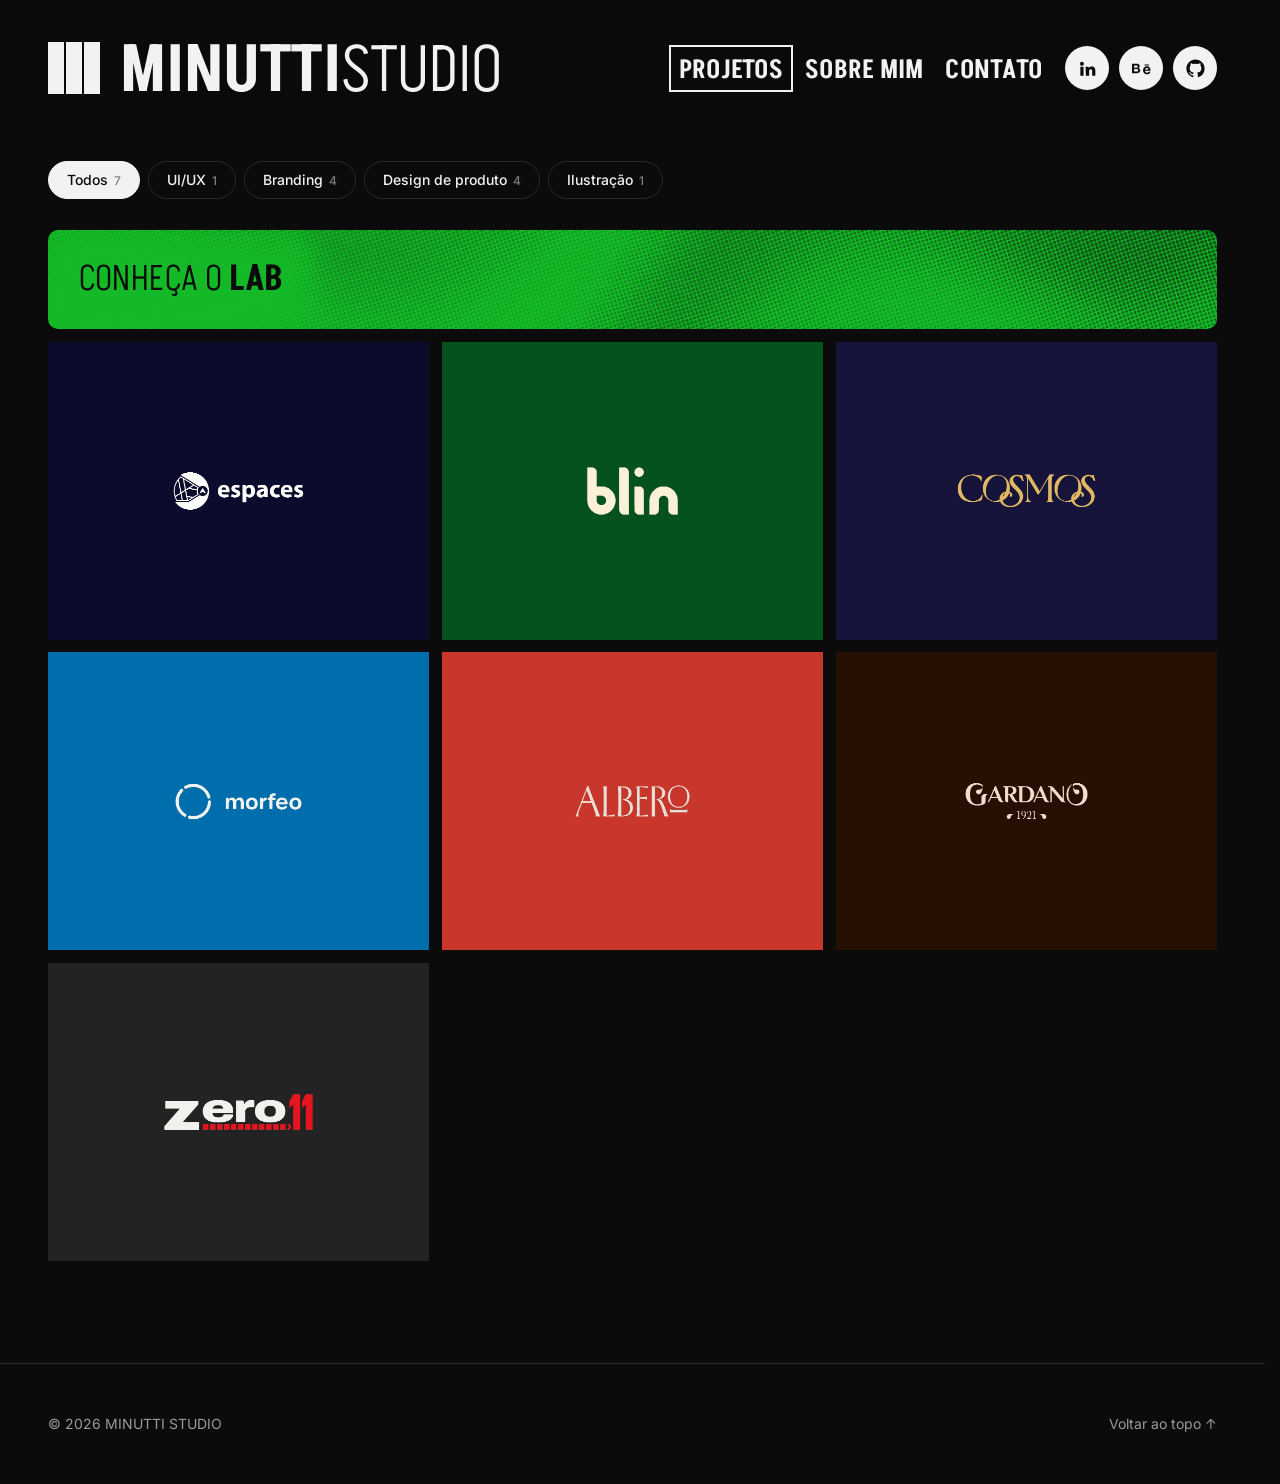
==== commit 32f0a372: "lab2" ====
--- a/index.html
+++ b/index.html
@@ -382,7 +382,7 @@
     <div class="wrap">
       <h1 class="sr-only" id="home-title">Projetos</h1>
       <div class="filters" role="group" aria-label="Filtrar projetos" id="filters"></div>
-      <a class="lab-band" id="labBand" href="../minuttilab/index.html"><div class="in"><canvas aria-hidden="true"></canvas><h2><span class="thin">Conheça o</span> Lab</h2></div></a>
+      <a class="lab-band" id="labBand" href="lab/index.html"><div class="in"><canvas aria-hidden="true"></canvas><h2><span class="thin">Conheça o</span> Lab</h2></div></a>
       <div class="grid" id="grid"></div>
     </div>
   </section>
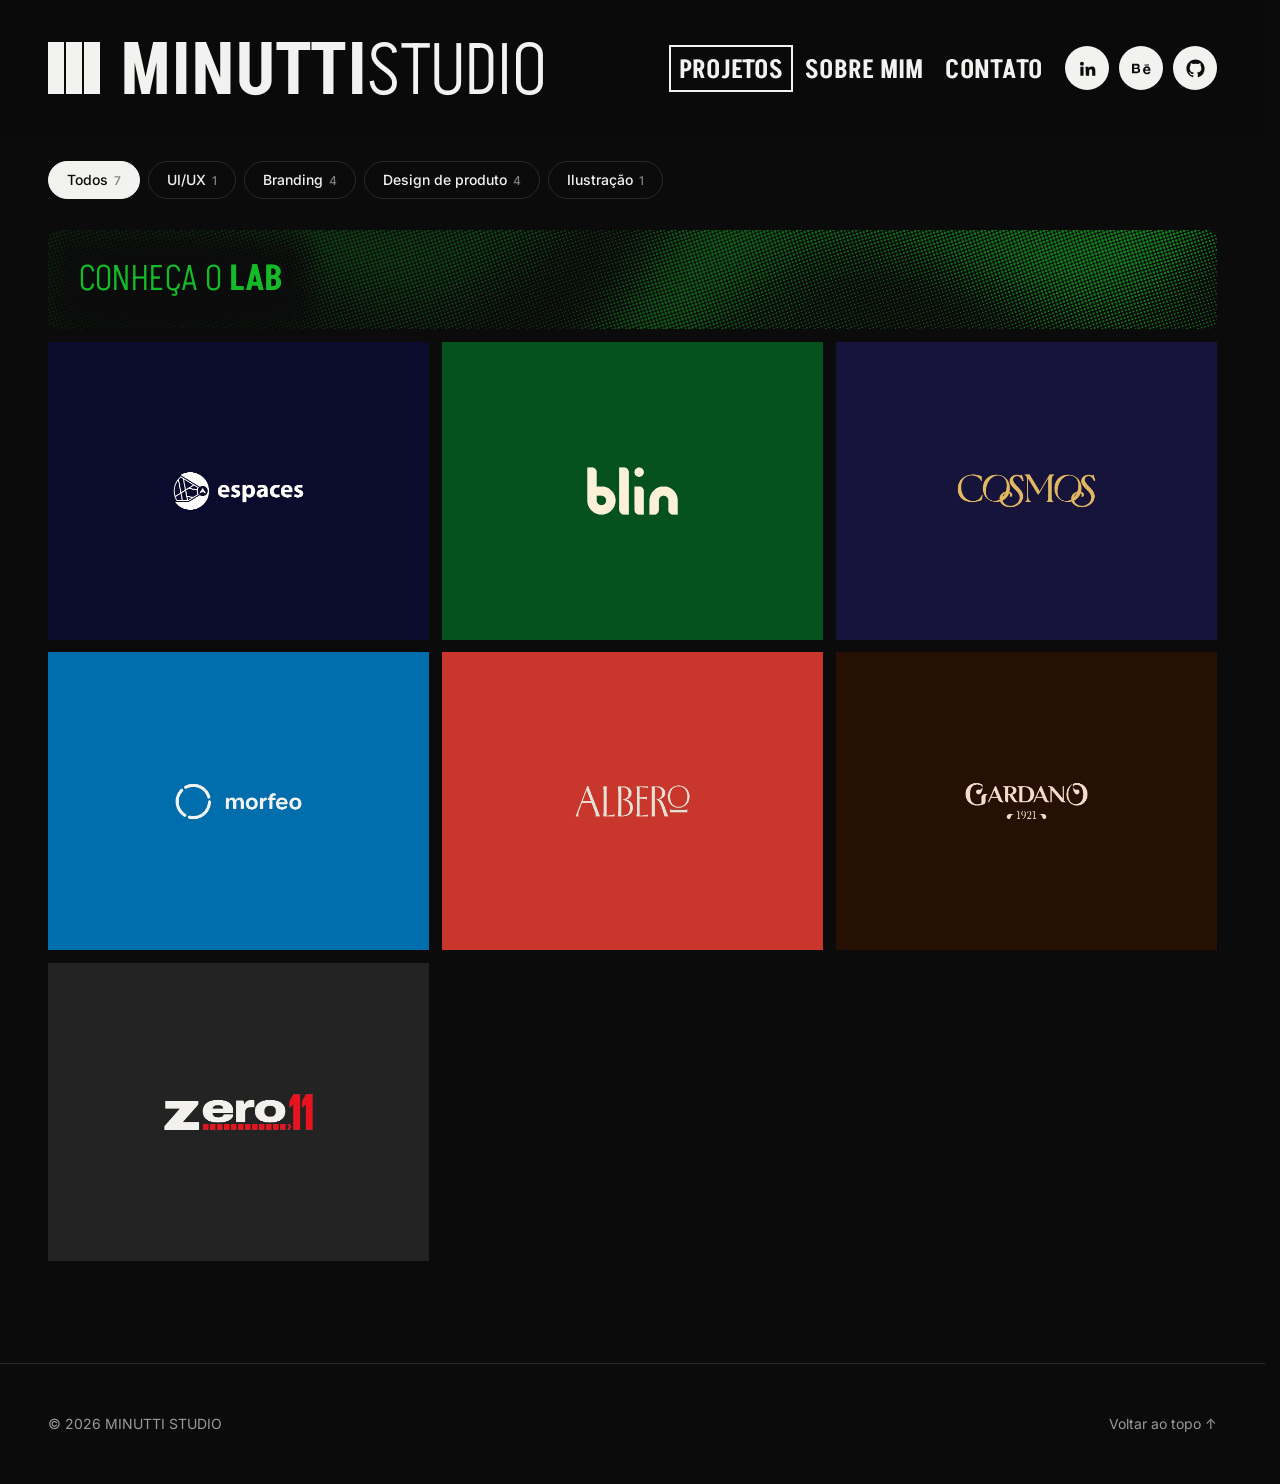
==== commit 93f7c655: "lab3" ====
--- a/index.html
+++ b/index.html
@@ -151,7 +151,7 @@
 .grid{display:grid;grid-template-columns:repeat(3,1fr);gap:clamp(8px,1vw,14px);padding-bottom:clamp(64px,8vw,120px)}
 /* Faixa LABORATÓRIO: largura toda, 1/3 da altura de um card (cards são 32/25 numa grade de --cols colunas) */
 .lab-band{--cols:3;--gap:clamp(8px,1vw,14px);container-type:inline-size;margin-bottom:var(--gap);display:block;text-decoration:none;border-radius:10px}
-.lab-band .in{--h:calc((100cqw - (var(--cols) - 1) * var(--gap)) / var(--cols) * 25 / 96);position:relative;height:var(--h);display:flex;align-items:center;padding:0 clamp(16px,2.4vw,32px);background:#14BA27;color:#0b0b0b;overflow:hidden;border-radius:10px}
+.lab-band .in{--h:calc((100cqw - (var(--cols) - 1) * var(--gap)) / var(--cols) * 25 / 96);position:relative;height:var(--h);display:flex;align-items:center;padding:0 clamp(16px,2.4vw,32px);background:#0b0b0b;color:#14BA27;overflow:hidden;border-radius:10px}
 .lab-band canvas{position:absolute;inset:0;width:100%;height:100%}
 .lab-band h2{position:relative;margin:0;font:600 min(calc(var(--h) * .36),calc((100cqw - 64px) / 8))/1 var(--display);text-transform:uppercase;letter-spacing:.01em}
 .lab-band h2 .thin{font-weight:300}
@@ -824,7 +824,7 @@
       if(x>-3*GAP&&x<W+3*GAP&&y>-3*GAP&&y<H+3*GAP)pts.push(u,v);
     }
     // opacidade dos pontos cresce da esquerda para a direita
-    fade=ctx.createLinearGradient(0,0,W,0);fade.addColorStop(0,'rgba(11,11,11,.15)');fade.addColorStop(1,'rgba(11,11,11,.7)');
+    fade=ctx.createLinearGradient(0,0,W,0);fade.addColorStop(0,'rgba(20,186,39,.15)');fade.addColorStop(1,'rgba(20,186,39,.7)');
     // área do texto, em coordenadas do canvas
     var t=title.getBoundingClientRect();box={l:t.left-r.left,r:t.right-r.left,t:t.top-r.top,b:t.bottom-r.top};
     draw(elapsed);
